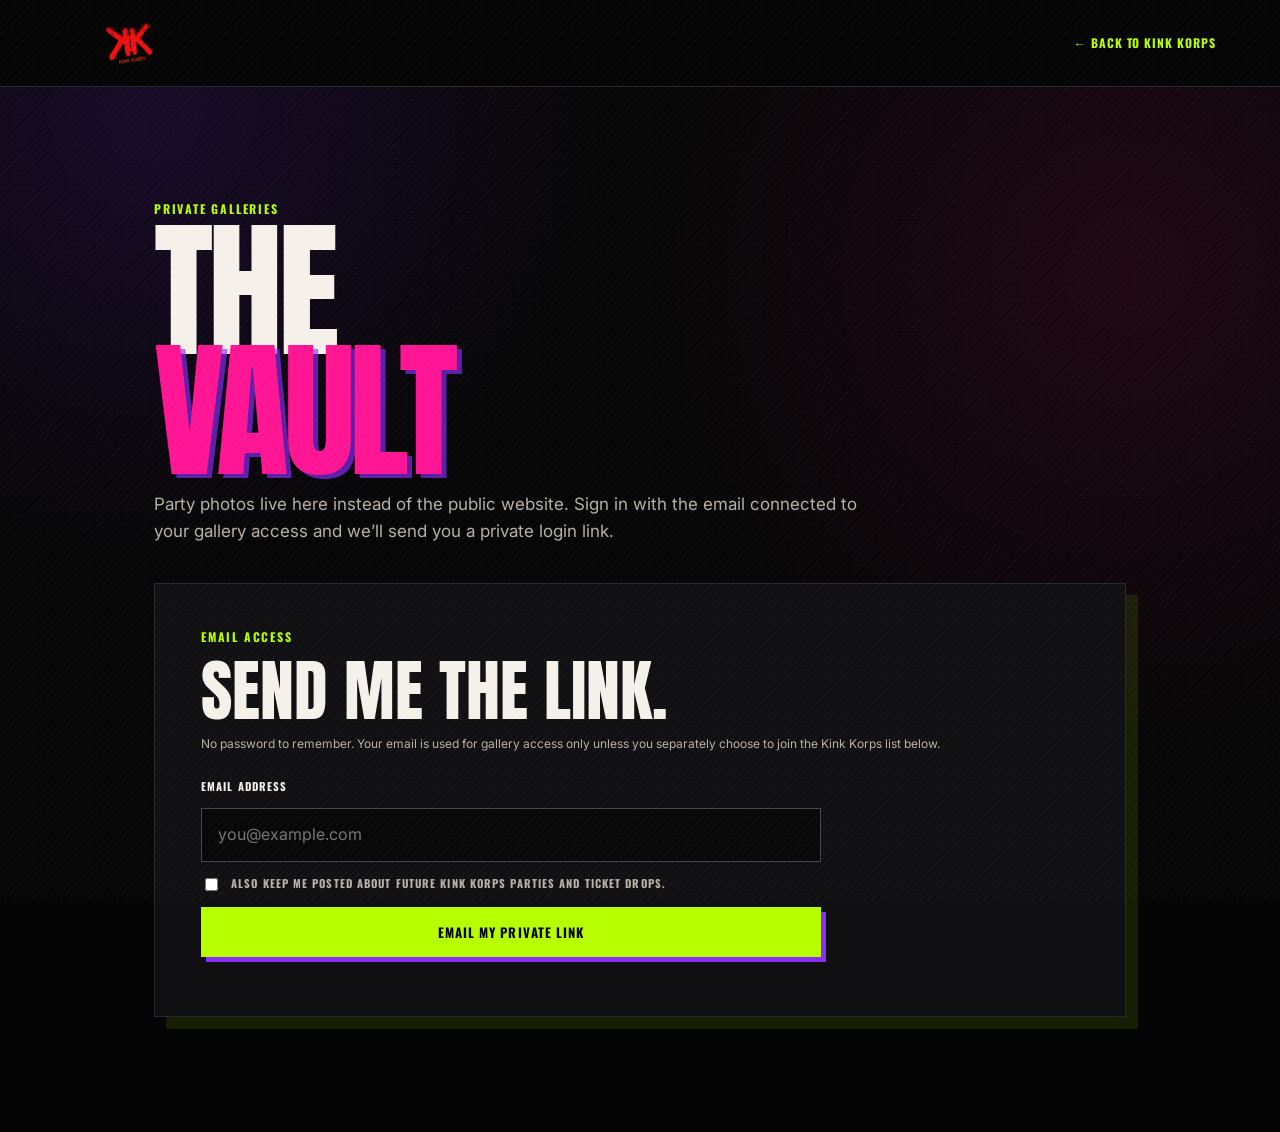
==== gallery.html @ 49f76145 "Add private gallery login and viewer" ====
<!doctype html>
<html lang="en">
<head>
  <meta charset="utf-8">
  <meta name="viewport" content="width=device-width, initial-scale=1">
  <title>Private Galleries | Kink Korps</title>
  <meta name="description" content="Private attendee galleries for Kink Korps events.">
  <meta name="theme-color" content="#050505">
  <meta name="robots" content="noindex,nofollow,noarchive">
  <link rel="stylesheet" href="styles.css">
  <link rel="stylesheet" href="extras.css">
</head>
<body class="vault-page">
  <header class="vault-header">
    <a href="index.html" aria-label="Back to Kink Korps">
      <img src="assets/kink-korps-logo.png" alt="Kink Korps">
    </a>
    <a href="index.html">← Back to Kink Korps</a>
  </header>

  <main class="vault-shell">
    <section class="vault-intro">
      <p class="kicker">PRIVATE GALLERIES</p>
      <h1>THE<br><span>VAULT</span></h1>
      <p>
        Party photos live here instead of the public website. Sign in with the
        email connected to your gallery access and we’ll send you a private login link.
      </p>
    </section>

    <section id="login-panel" class="vault-panel">
      <p class="kicker">EMAIL ACCESS</p>
      <h2>Send me the link.</h2>
      <p class="vault-note">
        No password to remember. Your email is used for gallery access only unless
        you separately choose to join the Kink Korps list below.
      </p>

      <form id="vault-login-form" class="vault-form">
        <label for="vault-email">Email address</label>
        <input id="vault-email" name="email" type="email" autocomplete="email" required placeholder="you@example.com">

        <label class="opt-in-row" for="vault-newsletter">
          <input id="vault-newsletter" type="checkbox">
          <span>Also keep me posted about future Kink Korps parties and ticket drops.</span>
        </label>

        <button class="button button-primary" type="submit">Email My Private Link</button>
        <p id="vault-login-status" class="vault-status" role="status" aria-live="polite"></p>
      </form>
    </section>

    <section id="gallery-panel" class="vault-panel" hidden>
      <div class="vault-account">
        <p id="vault-account-email"></p>
        <button id="vault-signout" class="button button-ghost" type="button">Sign Out</button>
      </div>

      <div id="gallery-list" class="gallery-list"></div>
      <div id="gallery-empty" class="vault-empty" hidden>
        <strong>No gallery is assigned to this email yet.</strong><br>
        If you attended and expected access, contact Kink Korps using the same email address you signed in with.
      </div>
      <p id="gallery-status" class="vault-status" role="status" aria-live="polite"></p>
    </section>
  </main>

  <script type="module">
    import { createClient } from "https://esm.sh/@supabase/supabase-js@2";

    const SUPABASE_URL = "https://psfwkawwkzjifzyscuph.supabase.co";
    const SUPABASE_KEY = "sb_publishable_QBzdRHqal1-FLSrS4tR6hw_r1AYuHjc";
    const NEWSLETTER_ANON_JWT = "eyJhbGciOiJIUzI1NiIsInR5cCI6IkpXVCJ9.eyJpc3MiOiJIUzI1NiIsInJlZiI6InBzZndrYXd3a3pqaWZ6eXNjdXBoIiwicm9sZSI6ImFub24iLCJpYXQiOjE3ODgzNDQzODMsImV4cCI6MjEwMzkyMDM4M30.NK6ppFvU_wFkqiNs2b9UvvPtur8QDpkzmdWH1ELexx0";
    const NEWSLETTER_ENDPOINT = `${SUPABASE_URL}/functions/v1/newsletter-signup`;
    const REDIRECT_URL = "https://krystal929-afk.github.io/Kink-Korps/gallery.html";

    const supabase = createClient(SUPABASE_URL, SUPABASE_KEY, {
      auth: {
        persistSession: true,
        detectSessionInUrl: true,
      },
    });

    const loginPanel = document.getElementById("login-panel");
    const galleryPanel = document.getElementById("gallery-panel");
    const loginForm = document.getElementById("vault-login-form");
    const loginStatus = document.getElementById("vault-login-status");
    const galleryStatus = document.getElementById("gallery-status");
    const accountEmail = document.getElementById("vault-account-email");
    const galleryList = document.getElementById("gallery-list");
    const galleryEmpty = document.getElementById("gallery-empty");
    const signoutButton = document.getElementById("vault-signout");

    function setStatus(node, text, state = "") {
      node.textContent = text;
      if (state) node.dataset.state = state;
      else delete node.dataset.state;
    }

    async function newsletterSignup(email, source) {
      const response = await fetch(NEWSLETTER_ENDPOINT, {
        method: "POST",
        headers: {
          "Content-Type": "application/json",
          "apikey": NEWSLETTER_ANON_JWT,
          "Authorization": `Bearer ${NEWSLETTER_ANON_JWT}`,
        },
        body: JSON.stringify({ email, source, website: "" }),
      });

      if (!response.ok) {
        throw new Error("Newsletter signup could not be saved.");
      }
    }

    async function loadGalleries(user) {
      loginPanel.hidden = true;
      galleryPanel.hidden = false;
      accountEmail.textContent = `Signed in as ${user.email}`;
      galleryList.innerHTML = "";
      galleryEmpty.hidden = true;
      setStatus(galleryStatus, "Loading your galleries…");

      const { data: galleries, error: galleryError } = await supabase
        .from("galleries")
        .select("id, slug, title, event_date, description")
        .order("event_date", { ascending: false });

      if (galleryError) {
        setStatus(galleryStatus, "Could not load galleries. Try signing out and back in.", "error");
        return;
      }

      if (!galleries || galleries.length === 0) {
        setStatus(galleryStatus, "");
        galleryEmpty.hidden = false;
        return;
      }

      const galleryIds = galleries.map((gallery) => gallery.id);
      const { data: photos, error: photoError } = await supabase
        .from("gallery_photos")
        .select("id, gallery_id, storage_path, caption, sort_order")
        .in("gallery_id", galleryIds)
        .order("sort_order", { ascending: true });

      if (photoError) {
        setStatus(galleryStatus, "Your gallery opened, but its photos could not be loaded.", "error");
        return;
      }

      for (const gallery of galleries) {
        const article = document.createElement("article");
        article.className = "private-gallery";

        const title = document.createElement("h3");
        title.textContent = gallery.title;
        article.appendChild(title);

        if (gallery.event_date) {
          const meta = document.createElement("p");
          meta.className = "gallery-meta";
          meta.textContent = new Date(`${gallery.event_date}T12:00:00`).toLocaleDateString(undefined, {
            year: "numeric",
            month: "long",
            day: "numeric",
          });
          article.appendChild(meta);
        }

        if (gallery.description) {
          const description = document.createElement("p");
          description.textContent = gallery.description;
          article.appendChild(description);
        }

        const galleryPhotos = (photos || []).filter((photo) => photo.gallery_id === gallery.id);

        if (galleryPhotos.length > 0) {
          const grid = document.createElement("div");
          grid.className = "private-photo-grid";

          for (const photo of galleryPhotos) {
            const { data: signed, error: signedError } = await supabase.storage
              .from("party-photos")
              .createSignedUrl(photo.storage_path, 300);

            if (signedError || !signed?.signedUrl) continue;

            const figure = document.createElement("figure");
            const image = document.createElement("img");
            image.src = signed.signedUrl;
            image.alt = photo.caption || `${gallery.title} party photo`;
            image.loading = "lazy";
            image.referrerPolicy = "no-referrer";
            figure.appendChild(image);

            if (photo.caption) {
              const caption = document.createElement("figcaption");
              caption.textContent = photo.caption;
              figure.appendChild(caption);
            }

            grid.appendChild(figure);
          }

          article.appendChild(grid);
        } else {
          const empty = document.createElement("p");
          empty.className = "vault-note";
          empty.textContent = "Photos for this gallery are being added.";
          article.appendChild(empty);
        }

        galleryList.appendChild(article);
      }

      setStatus(galleryStatus, "");
    }

    async function renderSession() {
      const { data: { session } } = await supabase.auth.getSession();

      if (session?.user) {
        await loadGalleries(session.user);
      } else {
        loginPanel.hidden = false;
        galleryPanel.hidden = true;
      }
    }

    loginForm.addEventListener("submit", async (event) => {
      event.preventDefault();
      const email = document.getElementById("vault-email").value.trim().toLowerCase();
      const newsletter = document.getElementById("vault-newsletter").checked;
      const submitButton = loginForm.querySelector("button[type='submit']");

      submitButton.disabled = true;
      setStatus(loginStatus, "Sending your private link…");

      try {
        if (newsletter) {
          await newsletterSignup(email, "gallery_login");
        }

        const { error } = await supabase.auth.signInWithOtp({
          email,
          options: {
            shouldCreateUser: true,
            emailRedirectTo: REDIRECT_URL,
          },
        });

        if (error) throw error;

        setStatus(loginStatus, "Check your email. Your private login link is on the way.", "success");
      } catch (error) {
        console.error(error);
        setStatus(loginStatus, "That didn’t go through. Check the email address and try again.", "error");
      } finally {
        submitButton.disabled = false;
      }
    });

    signoutButton.addEventListener("click", async () => {
      await supabase.auth.signOut();
      window.location.replace("gallery.html");
    });

    supabase.auth.onAuthStateChange((_event, session) => {
      if (session?.user) loadGalleries(session.user);
    });

    await renderSession();
  </script>
</body>
</html>
---- styles.css ----
@import url('https://fonts.googleapis.com/css2?family=Anton&family=Inter:wght@400;500;600;700;800&family=Oswald:wght@500;600;700&display=swap');

:root {
  --bg: #050505;
  --bg-soft: #0b0b0c;
  --panel: #101012;
  --paper: #eee9e0;
  --text: #f5f1ea;
  --muted: #b7b0a7;
  --line: #29272b;
  --pink: #ff1593;
  --green: #b7ff00;
  --purple: #8b2cff;
  --red: #ff334f;
  --max: 1280px;
  --pad: clamp(20px, 5vw, 72px);
}

* {
  box-sizing: border-box;
}

html {
  scroll-behavior: smooth;
  background: var(--bg);
}

body {
  margin: 0;
  color: var(--text);
  background:
    radial-gradient(circle at 12% 15%, rgba(139, 44, 255, 0.12), transparent 28rem),
    radial-gradient(circle at 92% 28%, rgba(255, 21, 147, 0.09), transparent 30rem),
    var(--bg);
  font-family: Inter, Arial, sans-serif;
  font-size: 16px;
  line-height: 1.6;
  overflow-x: hidden;
}

body::before {
  content: "";
  position: fixed;
  inset: 0;
  z-index: 999;
  pointer-events: none;
  opacity: 0.035;
  background-image:
    repeating-radial-gradient(circle at 0 0, transparent 0, #fff 1px, transparent 2px, transparent 5px);
  background-size: 7px 7px;
  mix-blend-mode: screen;
}

img {
  display: block;
  max-width: 100%;
}

a {
  color: inherit;
}

button,
a {
  -webkit-tap-highlight-color: transparent;
}

::selection {
  color: #050505;
  background: var(--green);
}

section[id] {
  scroll-margin-top: 120px;
}

.age-gate-loading body,
body.age-gate-open {
  overflow: hidden;
}

.age-gate {
  position: fixed;
  inset: 0;
  z-index: 2000;
  display: grid;
  place-items: center;
  padding: 20px;
  background: rgba(0, 0, 0, 0.96);
}

.age-gate.is-hidden {
  display: none;
}

.age-gate-panel {
  width: min(560px, 100%);
  padding: clamp(28px, 7vw, 52px);
  text-align: center;
  background: #080808;
  border: 1px solid #333036;
  box-shadow: 10px 10px 0 var(--pink);
}

.age-gate-logo {
  width: min(240px, 70%);
  margin: 0 auto 20px;
}

.age-gate h2 {
  margin: 4px 0 12px;
  font-family: Anton, Impact, sans-serif;
  font-size: clamp(54px, 14vw, 92px);
  line-height: 0.95;
  letter-spacing: 0.01em;
}

.age-gate p {
  margin: 0 auto;
  max-width: 430px;
  color: var(--muted);
}

.age-gate-actions {
  display: grid;
  gap: 12px;
  margin-top: 28px;
}

.microcopy {
  margin-top: 22px !important;
  font-size: 12px;
  text-transform: uppercase;
  letter-spacing: 0.1em;
}

.site-header {
  position: sticky;
  top: 0;
  z-index: 100;
  display: flex;
  align-items: center;
  justify-content: space-between;
  gap: 30px;
  min-height: 78px;
  padding: 10px var(--pad);
  background: rgba(5, 5, 5, 0.95);
  border-bottom: 1px solid var(--line);
  backdrop-filter: blur(12px);
}

.brand {
  flex: 0 0 auto;
}

.brand img {
  width: 132px;
  max-height: 56px;
  object-fit: contain;
}

.site-nav {
  display: flex;
  align-items: center;
  justify-content: flex-end;
  gap: clamp(16px, 3vw, 34px);
  min-width: 0;
  font-family: Oswald, sans-serif;
  font-size: 13px;
  font-weight: 700;
  letter-spacing: 0.08em;
  text-transform: uppercase;
}

.site-nav a {
  position: relative;
  flex: 0 0 auto;
  text-decoration: none;
}

.site-nav a::after {
  content: "";
  position: absolute;
  left: 0;
  right: 100%;
  bottom: -6px;
  height: 2px;
  background: var(--pink);
  transition: right 160ms ease;
}

.site-nav a:hover::after,
.site-nav a:focus-visible::after {
  right: 0;
}

main {
  overflow: hidden;
}

.hero {
  position: relative;
  display: grid;
  grid-template-columns: minmax(0, 0.95fr) minmax(340px, 0.75fr);
  gap: clamp(40px, 7vw, 100px);
  align-items: center;
  min-height: 720px;
  max-width: var(--max);
  margin: 0 auto;
  padding: clamp(70px, 10vw, 130px) var(--pad);
}

.hero::before {
  content: "KINK KORPS KINK KORPS KINK KORPS";
  position: absolute;
  left: -5vw;
  bottom: 5%;
  z-index: -1;
  color: rgba(255, 255, 255, 0.018);
  font-family: Anton, Impact, sans-serif;
  font-size: clamp(100px, 18vw, 290px);
  line-height: 0.75;
  white-space: nowrap;
  transform: rotate(-4deg);
}

.hero-copy {
  position: relative;
  z-index: 2;
}

.kicker {
  margin: 0 0 14px;
  color: var(--green);
  font-family: Oswald, sans-serif;
  font-size: 12px;
  font-weight: 700;
  letter-spacing: 0.15em;
  line-height: 1.2;
  text-transform: uppercase;
}

.hero h1 {
  margin: 0;
  font-family: Anton, Impact, sans-serif;
  font-size: clamp(92px, 13vw, 188px);
  font-weight: 400;
  letter-spacing: -0.035em;
  line-height: 0.73;
  text-transform: uppercase;
}

.hero h1 span {
  color: var(--pink);
  text-shadow: 5px 4px 0 rgba(139, 44, 255, 0.72);
}

.hero-statement {
  max-width: 720px;
  margin: 42px 0 18px;
  font-family: Oswald, sans-serif;
  font-size: clamp(26px, 3.2vw, 44px);
  font-weight: 700;
  line-height: 1.04;
  text-transform: uppercase;
}

.hero-body {
  max-width: 680px;
  margin: 0;
  color: var(--muted);
  font-size: clamp(16px, 1.5vw, 19px);
  line-height: 1.7;
}

.hero-actions {
  display: flex;
  flex-wrap: wrap;
  gap: 12px;
  margin-top: 32px;
}

.button {
  display: inline-flex;
  align-items: center;
  justify-content: center;
  min-height: 50px;
  padding: 13px 20px;
  border: 1px solid transparent;
  font-family: Oswald, sans-serif;
  font-size: 13px;
  font-weight: 700;
  letter-spacing: 0.08em;
  line-height: 1;
  text-align: center;
  text-decoration: none;
  text-transform: uppercase;
  cursor: pointer;
}

.button-primary {
  color: #050505;
  background: var(--green);
  border-color: var(--green);
  box-shadow: 5px 5px 0 var(--purple);
}

.button-primary:hover,
.button-primary:focus-visible {
  color: #fff;
  background: var(--pink);
  border-color: var(--pink);
}

.button-ghost {
  color: var(--text);
  background: transparent;
  border-color: #514c55;
}

.button-ghost:hover,
.button-ghost:focus-visible {
  color: var(--green);
  border-color: var(--green);
}

.hero-poster-wall {
  position: relative;
  min-height: 590px;
}

.poster {
  position: absolute;
  overflow: visible;
}

.poster-main {
  top: 0;
  right: 4%;
  width: min(430px, 88%);
  transform: rotate(3deg);
  filter: drop-shadow(18px 20px 0 rgba(0, 0, 0, 0.66));
}

.poster-main::before {
  content: "";
  position: absolute;
  inset: -9px 7px 10px -9px;
  z-index: -1;
  background: var(--paper);
  transform: rotate(-1deg);
}

.brand-poster {
  min-height: 540px;
  padding: clamp(28px, 4vw, 44px);
  color: var(--text);
  background:
    linear-gradient(145deg, rgba(139, 44, 255, 0.16), transparent 38%),
    linear-gradient(15deg, rgba(255, 21, 147, 0.12), transparent 44%),
    #09090a;
  border: 1px solid #4f4a53;
}

.brand-poster::after {
  content: "";
  position: absolute;
  inset: 12px;
  pointer-events: none;
  border: 1px dashed rgba(183, 255, 0, 0.35);
}

.brand-poster-logo {
  width: min(180px, 58%) !important;
  margin: 0 0 54px;
  border: 0 !important;
}

.brand-poster-label,
.brand-poster-year {
  position: relative;
  z-index: 1;
  margin: 0;
  font-family: Oswald, sans-serif;
  font-weight: 700;
  letter-spacing: 0.12em;
  text-transform: uppercase;
}

.brand-poster-label {
  color: var(--green);
  font-size: 12px;
}

.brand-poster h2 {
  position: relative;
  z-index: 1;
  margin: 10px 0 24px;
  color: var(--pink);
  font-family: Anton, Impact, sans-serif;
  font-size: clamp(62px, 7.3vw, 104px);
  font-weight: 400;
  letter-spacing: -0.03em;
  line-height: 0.78;
  text-transform: uppercase;
  text-shadow: 4px 4px 0 rgba(139, 44, 255, 0.68);
}

.brand-poster-date {
  position: relative;
  z-index: 1;
  margin: 0;
  color: var(--text);
  font-family: Anton, Impact, sans-serif;
  font-size: clamp(72px, 9vw, 126px);
  line-height: 0.82;
  text-transform: uppercase;
}

.brand-poster-year {
  margin-top: 16px;
  color: var(--muted);
  font-size: 11px;
}

.poster-note {
  position: absolute;
  z-index: 4;
  padding: 10px 14px;
  font-family: Oswald, sans-serif;
  font-size: 13px;
  font-weight: 700;
  letter-spacing: 0.09em;
  text-transform: uppercase;
  box-shadow: 7px 7px 0 rgba(0, 0, 0, 0.5);
}

.poster-note-one {
  left: 0;
  top: 14%;
  color: #050505;
  background: var(--pink);
  transform: rotate(-8deg);
}

.poster-note-two {
  left: 4%;
  bottom: 14%;
  color: #050505;
  background: var(--green);
  transform: rotate(6deg);
}

.section {
  max-width: var(--max);
  margin: 0 auto;
  padding: clamp(80px, 10vw, 140px) var(--pad);
}

.section-heading {
  display: grid;
  grid-template-columns: minmax(0, 1.2fr) minmax(260px, 0.7fr);
  gap: 24px 70px;
  align-items: end;
  margin-bottom: clamp(42px, 7vw, 76px);
}

.section-heading .kicker {
  grid-column: 1 / -1;
  margin-bottom: -4px;
}

.section-heading h2,
.manifesto-copy h2,
.contact-copy h2 {
  margin: 0;
  font-family: Anton, Impact, sans-serif;
  font-size: clamp(56px, 8vw, 116px);
  font-weight: 400;
  letter-spacing: -0.025em;
  line-height: 0.88;
  text-transform: uppercase;
}

.section-heading > p:last-child {
  margin: 0;
  color: var(--muted);
  font-size: 17px;
  line-height: 1.7;
}

.section-heading.compact {
  display: block;
  max-width: 900px;
}

.section-heading.compact h2 {
  max-width: 840px;
}

.parties-section {
  position: relative;
}

.parties-section::before {
  content: "";
  position: absolute;
  top: 0;
  left: 50%;
  width: 100vw;
  height: 1px;
  background: linear-gradient(90deg, transparent, var(--pink), var(--purple), transparent);
  transform: translateX(-50%);
}

.event-card {
  display: grid;
  grid-template-columns: minmax(280px, 0.76fr) minmax(0, 1.24fr);
  gap: clamp(30px, 6vw, 80px);
  align-items: center;
}

.event-card-featured {
  padding: clamp(24px, 5vw, 52px);
  background:
    linear-gradient(120deg, rgba(139, 44, 255, 0.09), transparent 42%),
    var(--panel);
  border: 1px solid var(--line);
  box-shadow: 12px 12px 0 rgba(255, 21, 147, 0.12);
}

.event-art {
  position: relative;
}

.event-art::before {
  content: "";
  position: absolute;
  inset: -8px 8px 8px -8px;
  z-index: 0;
  background: var(--paper);
  transform: rotate(-2deg);
}

.event-art img {
  position: relative;
  z-index: 1;
  width: 100%;
  aspect-ratio: 4 / 5;
  object-fit: cover;
  transform: rotate(1.2deg);
  border: 1px solid #4b474d;
}

.event-copy h3,
.next-slot h3,
.rules-grid h3 {
  margin: 0;
  font-family: Anton, Impact, sans-serif;
  font-weight: 400;
  text-transform: uppercase;
}

.event-copy h3 {
  color: var(--pink);
  font-size: clamp(64px, 9vw, 132px);
  letter-spacing: -0.03em;
  line-height: 0.82;
  text-shadow: 4px 4px 0 rgba(139, 44, 255, 0.58);
}

.event-lede {
  max-width: 720px;
  margin: 28px 0;
  color: var(--text);
  font-size: clamp(17px, 1.7vw, 21px);
  line-height: 1.65;
}

.event-status {
  display: inline-grid;
  gap: 3px;
  max-width: 100%;
  margin: 6px 0 26px;
  padding: 14px 18px;
  color: #050505;
  background: var(--green);
  transform: rotate(-1deg);
}

.event-status span {
  font-family: Oswald, sans-serif;
  font-size: 10px;
  font-weight: 700;
  letter-spacing: 0.13em;
  text-transform: uppercase;
}

.event-status strong {
  font-family: Anton, Impact, sans-serif;
  font-size: clamp(22px, 3.1vw, 34px);
  line-height: 1;
}

.event-tags {
  display: flex;
  flex-wrap: wrap;
  gap: 8px;
  margin-bottom: 22px;
}

.event-tags span {
  padding: 7px 10px;
  color: var(--muted);
  background: #080809;
  border: 1px solid #363238;
  font-family: Oswald, sans-serif;
  font-size: 11px;
  font-weight: 600;
  letter-spacing: 0.08em;
  text-transform: uppercase;
}

.event-update-note {
  margin: 0 0 14px;
  color: var(--muted);
  font-size: 14px;
}

.text-link {
  display: inline-block;
  color: var(--green);
  font-family: Oswald, sans-serif;
  font-size: 12px;
  font-weight: 700;
  letter-spacing: 0.08em;
  text-decoration: none;
  text-transform: uppercase;
  border-bottom: 1px solid currentColor;
}

.text-link:hover,
.text-link:focus-visible {
  color: var(--pink);
}

.next-slot {
  position: relative;
  margin-top: 28px;
  padding: clamp(28px, 5vw, 48px);
  border: 1px dashed #4a454c;
  background: rgba(255, 255, 255, 0.015);
}

.next-slot::after {
  content: "+";
  position: absolute;
  right: 24px;
  top: 50%;
  color: rgba(255, 21, 147, 0.12);
  font-family: Anton, Impact, sans-serif;
  font-size: clamp(100px, 18vw, 210px);
  line-height: 1;
  transform: translateY(-50%) rotate(7deg);
}

.next-slot h3 {
  position: relative;
  z-index: 1;
  max-width: 760px;
  font-size: clamp(36px, 5vw, 66px);
  line-height: 0.95;
}

.next-slot p:last-child {
  position: relative;
  z-index: 1;
  max-width: 720px;
  margin-bottom: 0;
  color: var(--muted);
}

.manifesto-section {
  display: grid;
  grid-template-columns: minmax(220px, 0.55fr) minmax(0, 1.45fr);
  gap: clamp(40px, 8vw, 110px);
  align-items: start;
}

.manifesto-mark {
  position: sticky;
  top: 120px;
  color: var(--pink);
  font-family: Anton, Impact, sans-serif;
  font-size: clamp(160px, 24vw, 330px);
  letter-spacing: -0.08em;
  line-height: 0.7;
  text-shadow: 8px 8px 0 rgba(139, 44, 255, 0.62);
  transform: rotate(-4deg);
}

.manifesto-copy {
  padding-top: 12px;
}

.manifesto-copy h2 {
  max-width: 820px;
  margin-bottom: 36px;
}

.manifesto-copy > p:not(.kicker) {
  max-width: 800px;
  color: var(--muted);
  font-size: 17px;
  line-height: 1.8;
}

.manifesto-copy .manifesto-lede {
  color: var(--text) !important;
  font-family: Oswald, sans-serif;
  font-size: clamp(25px, 3vw, 40px) !important;
  font-weight: 600;
  line-height: 1.25 !important;
  text-transform: uppercase;
}

.atmosphere-section {
  position: relative;
}

.atmosphere-section::before {
  content: "";
  position: absolute;
  left: 50%;
  top: 0;
  width: 100vw;
  height: 100%;
  z-index: -1;
  background: #09090a;
  border-top: 1px solid var(--line);
  border-bottom: 1px solid var(--line);
  transform: translateX(-50%);
}

.atmosphere-grid {
  display: grid;
  grid-template-columns: 1.1fr 0.9fr;
  gap: 12px;
}

.atmosphere-grid figure {
  position: relative;
  min-height: 360px;
  margin: 0;
  overflow: hidden;
  background: #111;
  border: 1px solid var(--line);
}

.atmosphere-grid figure:first-child {
  transform: rotate(-0.8deg);
}

.atmosphere-grid figure:last-child {
  transform: rotate(1.1deg) translateY(24px);
}

.atmosphere-grid img {
  width: 100%;
  height: 100%;
  object-fit: cover;
  filter: contrast(1.06) saturate(0.9);
}

.rules-section {
  position: relative;
}

.rules-grid {
  display: grid;
  grid-template-columns: repeat(3, minmax(0, 1fr));
  border-top: 1px solid var(--line);
  border-left: 1px solid var(--line);
}

.rules-grid article {
  min-height: 220px;
  padding: clamp(24px, 4vw, 38px);
  background: rgba(255, 255, 255, 0.012);
  border-right: 1px solid var(--line);
  border-bottom: 1px solid var(--line);
}

.rules-grid article:nth-child(2) {
  background: rgba(139, 44, 255, 0.055);
}

.rules-grid article:nth-child(3) {
  background: rgba(255, 21, 147, 0.04);
}

.rule-number {
  display: block;
  margin-bottom: 30px;
  color: var(--green);
  font-family: Anton, Impact, sans-serif;
  font-size: 34px;
  line-height: 1;
}

.rules-grid h3 {
  margin-bottom: 16px;
  font-size: clamp(25px, 2.5vw, 36px);
  line-height: 0.98;
}

.rules-grid p {
  margin: 0;
  color: var(--muted);
  font-size: 14px;
  line-height: 1.65;
}

.contact-section {
  display: grid;
  grid-template-columns: minmax(0, 1fr) minmax(300px, 0.78fr);
  gap: clamp(42px, 8vw, 110px);
  align-items: start;
}

.contact-copy h2 {
  max-width: 820px;
}

.contact-copy > p:last-child {
  max-width: 650px;
  color: var(--muted);
  font-size: 17px;
}

.contact-links {
  border-top: 1px solid var(--line);
}

.contact-links a {
  display: flex;
  align-items: center;
  justify-content: space-between;
  gap: 20px;
  padding: 22px 0;
  text-decoration: none;
  border-bottom: 1px solid var(--line);
}

.contact-links span {
  color: var(--muted);
  font-family: Oswald, sans-serif;
  font-size: 12px;
  font-weight: 600;
  letter-spacing: 0.08em;
  text-transform: uppercase;
}

.contact-links strong {
  font-family: Oswald, sans-serif;
  font-size: 16px;
  text-transform: uppercase;
}

.contact-links a:hover strong,
.contact-links a:focus-visible strong {
  color: var(--green);
}

.site-footer {
  display: grid;
  justify-items: center;
  gap: 10px;
  padding: 70px var(--pad) 46px;
  text-align: center;
  background: #020202;
  border-top: 1px solid var(--line);
}

.site-footer img {
  width: min(210px, 60vw);
  margin-bottom: 14px;
}

.site-footer p {
  margin: 0;
  color: var(--muted);
  font-family: Oswald, sans-serif;
  font-size: 12px;
  font-weight: 600;
  letter-spacing: 0.09em;
  text-transform: uppercase;
}

.site-footer .footer-small {
  margin-top: 10px;
  color: #676168;
  font-size: 10px;
}

@media (max-width: 980px) {
  .site-header {
    flex-wrap: wrap;
    gap: 10px 20px;
  }

  .site-nav {
    flex: 1 1 500px;
    flex-wrap: wrap;
    justify-content: flex-end;
    gap: 10px 24px;
  }

  .hero {
    grid-template-columns: 1fr;
    min-height: auto;
    padding-top: 72px;
  }

  .hero-poster-wall {
    min-height: 590px;
  }

  .poster-main {
    left: 50%;
    right: auto;
    width: min(470px, 82%);
    transform: translateX(-50%) rotate(2deg);
  }

  .poster-note-one {
    left: 3%;
  }

  .poster-note-two {
    left: auto;
    right: 4%;
  }

  .section-heading,
  .event-card,
  .manifesto-section,
  .contact-section {
    grid-template-columns: 1fr;
  }

  .manifesto-mark {
    position: static;
    font-size: 180px;
    margin-bottom: -20px;
  }

  .rules-grid {
    grid-template-columns: repeat(3, minmax(0, 1fr));
  }
}

@media (max-width: 700px) {
  section[id] {
    scroll-margin-top: 110px;
  }

  .site-header {
    position: sticky;
    top: 0;
    display: block;
    min-height: auto;
    padding: 9px 14px 10px;
  }

  .brand {
    display: block;
    width: max-content;
    margin: 0 auto 7px;
  }

  .brand img {
    width: 100px;
    max-height: 42px;
  }

  .site-nav {
    display: grid;
    grid-template-columns: repeat(4, minmax(0, 1fr));
    gap: 0;
    width: 100%;
    font-size: 10px;
    letter-spacing: 0.05em;
  }

  .site-nav a {
    min-width: 0;
    padding: 6px 2px;
    text-align: center;
    white-space: nowrap;
  }

  .site-nav a::after {
    bottom: 1px;
  }

  .hero {
    gap: 26px;
    padding-top: 58px;
    padding-bottom: 70px;
  }

  .hero h1 {
    font-size: clamp(80px, 28vw, 132px);
  }

  .hero-statement {
    margin-top: 30px;
  }

  .hero-actions {
    display: grid;
  }

  .button {
    width: 100%;
  }

  .hero-poster-wall {
    min-height: 500px;
  }

  .poster-main {
    width: min(390px, 86%);
  }

  .brand-poster {
    min-height: 450px;
    padding: 28px;
  }

  .brand-poster-logo {
    width: 142px !important;
    margin-bottom: 42px;
  }

  .brand-poster h2 {
    font-size: clamp(56px, 17vw, 82px);
  }

  .brand-poster-date {
    font-size: clamp(64px, 20vw, 94px);
  }

  .poster-note {
    font-size: 11px;
  }

  .section {
    padding-top: 78px;
    padding-bottom: 78px;
  }

  .section-heading {
    gap: 18px;
    margin-bottom: 38px;
  }

  .section-heading h2,
  .manifesto-copy h2,
  .contact-copy h2 {
    font-size: clamp(52px, 17vw, 82px);
  }

  .event-card-featured {
    padding: 20px;
  }

  .event-copy h3 {
    font-size: clamp(58px, 20vw, 92px);
  }

  .event-status {
    width: 100%;
  }

  .next-slot::after {
    right: 8px;
    opacity: 0.55;
  }

  .manifesto-mark {
    font-size: 140px;
  }

  .atmosphere-grid {
    grid-template-columns: 1fr;
  }

  .atmosphere-grid figure {
    min-height: 300px;
  }

  .atmosphere-grid figure:last-child {
    transform: rotate(0.8deg) translateY(0);
  }

  .rules-grid {
    grid-template-columns: 1fr;
  }

  .rules-grid article {
    min-height: auto;
  }

  .contact-links a {
    align-items: flex-start;
    flex-direction: column;
    gap: 4px;
  }
}

@media (max-width: 420px) {
  .site-header {
    padding-left: 10px;
    padding-right: 10px;
  }

  .site-nav {
    font-size: 9px;
    letter-spacing: 0.025em;
  }

  .hero-poster-wall {
    min-height: 450px;
  }

  .brand-poster {
    min-height: 410px;
    padding: 24px;
  }

  .brand-poster-logo {
    width: 126px !important;
    margin-bottom: 34px;
  }

  .poster-note-one {
    top: 8%;
  }

  .poster-note-two {
    bottom: 9%;
  }
}
---- extras.css ----
/* Kink Korps gallery + newsletter additions */

.access-section {
  display: grid;
  grid-template-columns: repeat(2, minmax(0, 1fr));
  gap: 18px;
}

.access-card {
  position: relative;
  min-height: 330px;
  padding: clamp(28px, 5vw, 48px);
  overflow: hidden;
  background: var(--panel);
  border: 1px solid var(--line);
}

.access-card:first-child {
  box-shadow: 10px 10px 0 rgba(139, 44, 255, 0.18);
}

.access-card:last-child {
  box-shadow: 10px 10px 0 rgba(255, 21, 147, 0.15);
}

.access-card h2 {
  max-width: 620px;
  margin: 0 0 20px;
  font-family: Anton, Impact, sans-serif;
  font-size: clamp(48px, 7vw, 92px);
  font-weight: 400;
  letter-spacing: -0.025em;
  line-height: 0.9;
  text-transform: uppercase;
}

.access-card > p:not(.kicker) {
  max-width: 610px;
  color: var(--muted);
  font-size: 16px;
  line-height: 1.7;
}

.access-card .button {
  margin-top: 18px;
}

.signup-form {
  display: grid;
  gap: 12px;
  max-width: 620px;
  margin-top: 26px;
}

.signup-form label,
.vault-form label {
  font-family: Oswald, sans-serif;
  font-size: 11px;
  font-weight: 700;
  letter-spacing: 0.1em;
  text-transform: uppercase;
}

.signup-form input[type="email"],
.vault-form input[type="email"] {
  width: 100%;
  min-height: 54px;
  padding: 13px 16px;
  color: var(--text);
  background: #070708;
  border: 1px solid #49444c;
  border-radius: 0;
  outline: none;
  font: inherit;
}

.signup-form input[type="email"]:focus,
.vault-form input[type="email"]:focus {
  border-color: var(--green);
  box-shadow: 0 0 0 1px var(--green);
}

.form-note,
.form-status,
.vault-note,
.vault-status {
  margin: 0;
  color: var(--muted);
  font-size: 12px;
  line-height: 1.55;
}

.form-status[data-state="success"],
.vault-status[data-state="success"] {
  color: var(--green);
}

.form-status[data-state="error"],
.vault-status[data-state="error"] {
  color: #ff7184;
}

.honeypot {
  position: absolute !important;
  left: -9999px !important;
  width: 1px !important;
  height: 1px !important;
  opacity: 0 !important;
  pointer-events: none !important;
}

.vault-page {
  min-height: 100vh;
  background:
    radial-gradient(circle at 12% 10%, rgba(139, 44, 255, 0.14), transparent 28rem),
    radial-gradient(circle at 88% 24%, rgba(255, 21, 147, 0.1), transparent 30rem),
    var(--bg);
}

.vault-header {
  position: sticky;
  top: 0;
  z-index: 100;
  display: flex;
  align-items: center;
  justify-content: space-between;
  gap: 20px;
  padding: 14px var(--pad);
  background: rgba(5, 5, 5, 0.95);
  border-bottom: 1px solid var(--line);
  backdrop-filter: blur(12px);
}

.vault-header img {
  width: 132px;
  max-height: 58px;
  object-fit: contain;
}

.vault-header a {
  color: var(--green);
  font-family: Oswald, sans-serif;
  font-size: 12px;
  font-weight: 700;
  letter-spacing: 0.08em;
  text-decoration: none;
  text-transform: uppercase;
}

.vault-shell {
  width: min(1100px, 100%);
  margin: 0 auto;
  padding: clamp(64px, 9vw, 120px) var(--pad);
}

.vault-intro {
  max-width: 820px;
  margin-bottom: 38px;
}

.vault-intro h1 {
  margin: 0 0 20px;
  font-family: Anton, Impact, sans-serif;
  font-size: clamp(68px, 12vw, 150px);
  font-weight: 400;
  letter-spacing: -0.035em;
  line-height: 0.8;
  text-transform: uppercase;
}

.vault-intro h1 span {
  color: var(--pink);
  text-shadow: 5px 4px 0 rgba(139, 44, 255, 0.65);
}

.vault-intro > p:not(.kicker) {
  max-width: 720px;
  color: var(--muted);
  font-size: 17px;
}

.vault-panel {
  padding: clamp(24px, 5vw, 46px);
  background: var(--panel);
  border: 1px solid var(--line);
  box-shadow: 12px 12px 0 rgba(183, 255, 0, 0.1);
}

.vault-panel h2 {
  margin: 0 0 12px;
  font-family: Anton, Impact, sans-serif;
  font-size: clamp(38px, 6vw, 68px);
  font-weight: 400;
  line-height: 0.95;
  text-transform: uppercase;
}

.vault-form {
  display: grid;
  gap: 13px;
  max-width: 620px;
  margin-top: 24px;
}

.opt-in-row {
  display: grid;
  grid-template-columns: auto 1fr;
  gap: 10px;
  align-items: start;
  color: var(--muted);
  font-size: 13px;
  line-height: 1.5;
}

.opt-in-row input {
  margin-top: 3px;
}

.vault-account {
  display: flex;
  flex-wrap: wrap;
  align-items: center;
  justify-content: space-between;
  gap: 14px;
  margin-bottom: 28px;
  padding-bottom: 18px;
  border-bottom: 1px solid var(--line);
}

.vault-account p {
  margin: 0;
  color: var(--muted);
  font-size: 13px;
}

.gallery-list {
  display: grid;
  gap: 26px;
}

.private-gallery {
  padding: clamp(20px, 4vw, 34px);
  background: #09090a;
  border: 1px solid var(--line);
}

.private-gallery h3 {
  margin: 0;
  font-family: Anton, Impact, sans-serif;
  font-size: clamp(36px, 5vw, 60px);
  font-weight: 400;
  line-height: 0.95;
  text-transform: uppercase;
}

.private-gallery .gallery-meta {
  margin: 8px 0 20px;
  color: var(--green);
  font-family: Oswald, sans-serif;
  font-size: 11px;
  font-weight: 700;
  letter-spacing: 0.08em;
  text-transform: uppercase;
}

.private-photo-grid {
  display: grid;
  grid-template-columns: repeat(3, minmax(0, 1fr));
  gap: 8px;
  margin-top: 22px;
}

.private-photo-grid figure {
  margin: 0;
  overflow: hidden;
  background: #111;
  border: 1px solid var(--line);
}

.private-photo-grid img {
  width: 100%;
  aspect-ratio: 4 / 5;
  object-fit: cover;
}

.private-photo-grid figcaption {
  padding: 8px 9px 10px;
  color: var(--muted);
  font-size: 11px;
}

.vault-empty {
  padding: 28px;
  color: var(--muted);
  background: rgba(255, 255, 255, 0.015);
  border: 1px dashed #4a454c;
}

[hidden] {
  display: none !important;
}

@media (max-width: 760px) {
  .access-section {
    grid-template-columns: 1fr;
  }

  .private-photo-grid {
    grid-template-columns: repeat(2, minmax(0, 1fr));
  }
}

@media (max-width: 460px) {
  .vault-header {
    align-items: flex-start;
    flex-direction: column;
  }

  .private-photo-grid {
    grid-template-columns: 1fr;
  }
}
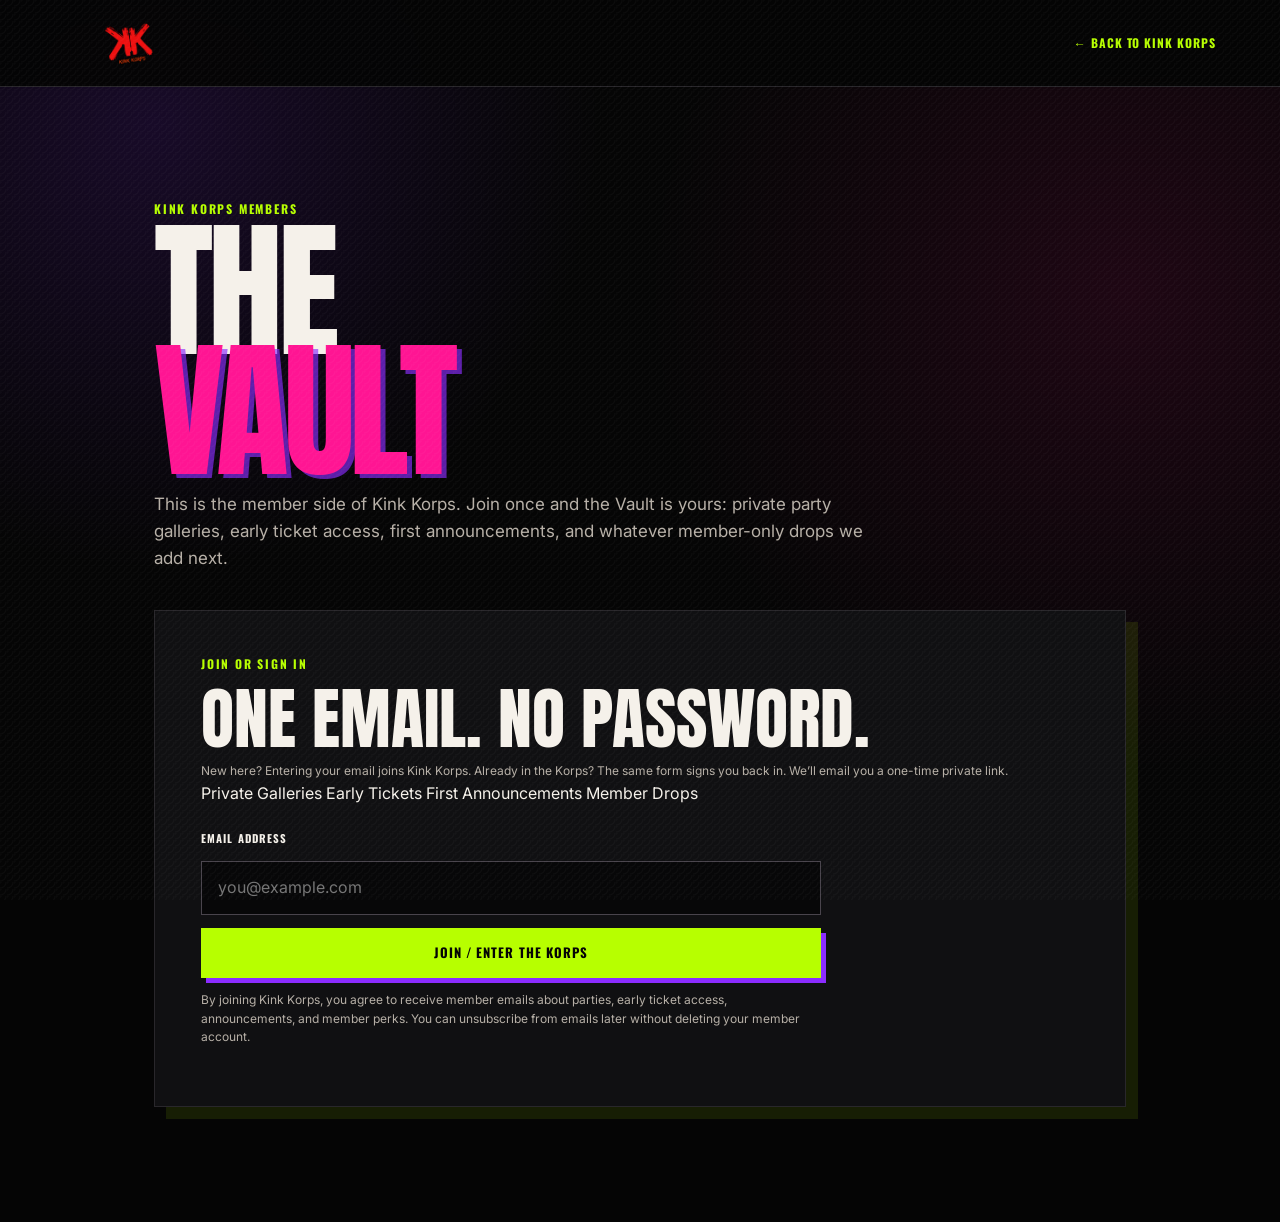
==== commit 157802ed: "Turn private galleries into Kink Korps member Vault" ====
--- a/gallery.html
+++ b/gallery.html
@@ -3,8 +3,8 @@
 <head>
   <meta charset="utf-8">
   <meta name="viewport" content="width=device-width, initial-scale=1">
-  <title>Private Galleries | Kink Korps</title>
-  <meta name="description" content="Private attendee galleries for Kink Korps events.">
+  <title>The Vault | Kink Korps Members</title>
+  <meta name="description" content="The Kink Korps member Vault: private party galleries, early ticket access, announcements, and member drops.">
   <meta name="theme-color" content="#050505">
   <meta name="robots" content="noindex,nofollow,noarchive">
   <link rel="stylesheet" href="styles.css">
@@ -20,46 +20,62 @@
 
   <main class="vault-shell">
     <section class="vault-intro">
-      <p class="kicker">PRIVATE GALLERIES</p>
+      <p class="kicker">KINK KORPS MEMBERS</p>
       <h1>THE<br><span>VAULT</span></h1>
       <p>
-        Party photos live here instead of the public website. Sign in with the
-        email connected to your gallery access and we’ll send you a private login link.
+        This is the member side of Kink Korps. Join once and the Vault is yours:
+        private party galleries, early ticket access, first announcements, and
+        whatever member-only drops we add next.
       </p>
     </section>
 
     <section id="login-panel" class="vault-panel">
-      <p class="kicker">EMAIL ACCESS</p>
-      <h2>Send me the link.</h2>
+      <p class="kicker">JOIN OR SIGN IN</p>
+      <h2>One email. No password.</h2>
       <p class="vault-note">
-        No password to remember. Your email is used for gallery access only unless
-        you separately choose to join the Kink Korps list below.
+        New here? Entering your email joins Kink Korps. Already in the Korps?
+        The same form signs you back in. We’ll email you a one-time private link.
       </p>
+
+      <div class="member-benefits" aria-label="Kink Korps member benefits">
+        <span>Private Galleries</span>
+        <span>Early Tickets</span>
+        <span>First Announcements</span>
+        <span>Member Drops</span>
+      </div>
 
       <form id="vault-login-form" class="vault-form">
         <label for="vault-email">Email address</label>
         <input id="vault-email" name="email" type="email" autocomplete="email" required placeholder="you@example.com">
 
-        <label class="opt-in-row" for="vault-newsletter">
-          <input id="vault-newsletter" type="checkbox">
-          <span>Also keep me posted about future Kink Korps parties and ticket drops.</span>
-        </label>
-
-        <button class="button button-primary" type="submit">Email My Private Link</button>
+        <button class="button button-primary" type="submit">Join / Enter the Korps</button>
+        <p class="vault-note">
+          By joining Kink Korps, you agree to receive member emails about parties,
+          early ticket access, announcements, and member perks. You can unsubscribe
+          from emails later without deleting your member account.
+        </p>
         <p id="vault-login-status" class="vault-status" role="status" aria-live="polite"></p>
       </form>
     </section>
 
     <section id="gallery-panel" class="vault-panel" hidden>
       <div class="vault-account">
-        <p id="vault-account-email"></p>
+        <div>
+          <p class="kicker">MEMBER ACCESS</p>
+          <p id="vault-account-email"></p>
+        </div>
         <button id="vault-signout" class="button button-ghost" type="button">Sign Out</button>
+      </div>
+
+      <div class="vault-member-banner">
+        <strong>You’re in the Korps.</strong>
+        <span>Published galleries are available to every active member.</span>
       </div>
 
       <div id="gallery-list" class="gallery-list"></div>
       <div id="gallery-empty" class="vault-empty" hidden>
-        <strong>No gallery is assigned to this email yet.</strong><br>
-        If you attended and expected access, contact Kink Korps using the same email address you signed in with.
+        <strong>The Vault is open. The shelves are just empty right now.</strong><br>
+        Published party galleries will appear here automatically for every Kink Korps member.
       </div>
       <p id="gallery-status" class="vault-status" role="status" aria-live="polite"></p>
     </section>
@@ -70,8 +86,6 @@
 
     const SUPABASE_URL = "https://psfwkawwkzjifzyscuph.supabase.co";
     const SUPABASE_KEY = "sb_publishable_QBzdRHqal1-FLSrS4tR6hw_r1AYuHjc";
-    const NEWSLETTER_ANON_JWT = "eyJhbGciOiJIUzI1NiIsInR5cCI6IkpXVCJ9.eyJpc3MiOiJIUzI1NiIsInJlZiI6InBzZndrYXd3a3pqaWZ6eXNjdXBoIiwicm9sZSI6ImFub24iLCJpYXQiOjE3ODgzNDQzODMsImV4cCI6MjEwMzkyMDM4M30.NK6ppFvU_wFkqiNs2b9UvvPtur8QDpkzmdWH1ELexx0";
-    const NEWSLETTER_ENDPOINT = `${SUPABASE_URL}/functions/v1/newsletter-signup`;
     const REDIRECT_URL = "https://krystal929-afk.github.io/Kink-Korps/gallery.html";
 
     const supabase = createClient(SUPABASE_URL, SUPABASE_KEY, {
@@ -97,29 +111,13 @@
       else delete node.dataset.state;
     }
 
-    async function newsletterSignup(email, source) {
-      const response = await fetch(NEWSLETTER_ENDPOINT, {
-        method: "POST",
-        headers: {
-          "Content-Type": "application/json",
-          "apikey": NEWSLETTER_ANON_JWT,
-          "Authorization": `Bearer ${NEWSLETTER_ANON_JWT}`,
-        },
-        body: JSON.stringify({ email, source, website: "" }),
-      });
-
-      if (!response.ok) {
-        throw new Error("Newsletter signup could not be saved.");
-      }
-    }
-
     async function loadGalleries(user) {
       loginPanel.hidden = true;
       galleryPanel.hidden = false;
       accountEmail.textContent = `Signed in as ${user.email}`;
       galleryList.innerHTML = "";
       galleryEmpty.hidden = true;
-      setStatus(galleryStatus, "Loading your galleries…");
+      setStatus(galleryStatus, "Loading the Vault…");
 
       const { data: galleries, error: galleryError } = await supabase
         .from("galleries")
@@ -127,7 +125,7 @@
         .order("event_date", { ascending: false });
 
       if (galleryError) {
-        setStatus(galleryStatus, "Could not load galleries. Try signing out and back in.", "error");
+        setStatus(galleryStatus, "The Vault didn’t open cleanly. Sign out and try again.", "error");
         return;
       }
 
@@ -145,7 +143,7 @@
         .order("sort_order", { ascending: true });
 
       if (photoError) {
-        setStatus(galleryStatus, "Your gallery opened, but its photos could not be loaded.", "error");
+        setStatus(galleryStatus, "The galleries opened, but the photos didn’t. Try again in a minute.", "error");
         return;
       }
 
@@ -232,28 +230,26 @@
     loginForm.addEventListener("submit", async (event) => {
       event.preventDefault();
       const email = document.getElementById("vault-email").value.trim().toLowerCase();
-      const newsletter = document.getElementById("vault-newsletter").checked;
       const submitButton = loginForm.querySelector("button[type='submit']");
 
       submitButton.disabled = true;
-      setStatus(loginStatus, "Sending your private link…");
+      setStatus(loginStatus, "Sending your Korps link…");
 
       try {
-        if (newsletter) {
-          await newsletterSignup(email, "gallery_login");
-        }
-
         const { error } = await supabase.auth.signInWithOtp({
           email,
           options: {
             shouldCreateUser: true,
             emailRedirectTo: REDIRECT_URL,
+            data: {
+              membership_source: "vault",
+            },
           },
         });
 
         if (error) throw error;
 
-        setStatus(loginStatus, "Check your email. Your private login link is on the way.", "success");
+        setStatus(loginStatus, "Check your email. Your Kink Korps link is on the way. 🖤", "success");
       } catch (error) {
         console.error(error);
         setStatus(loginStatus, "That didn’t go through. Check the email address and try again.", "error");
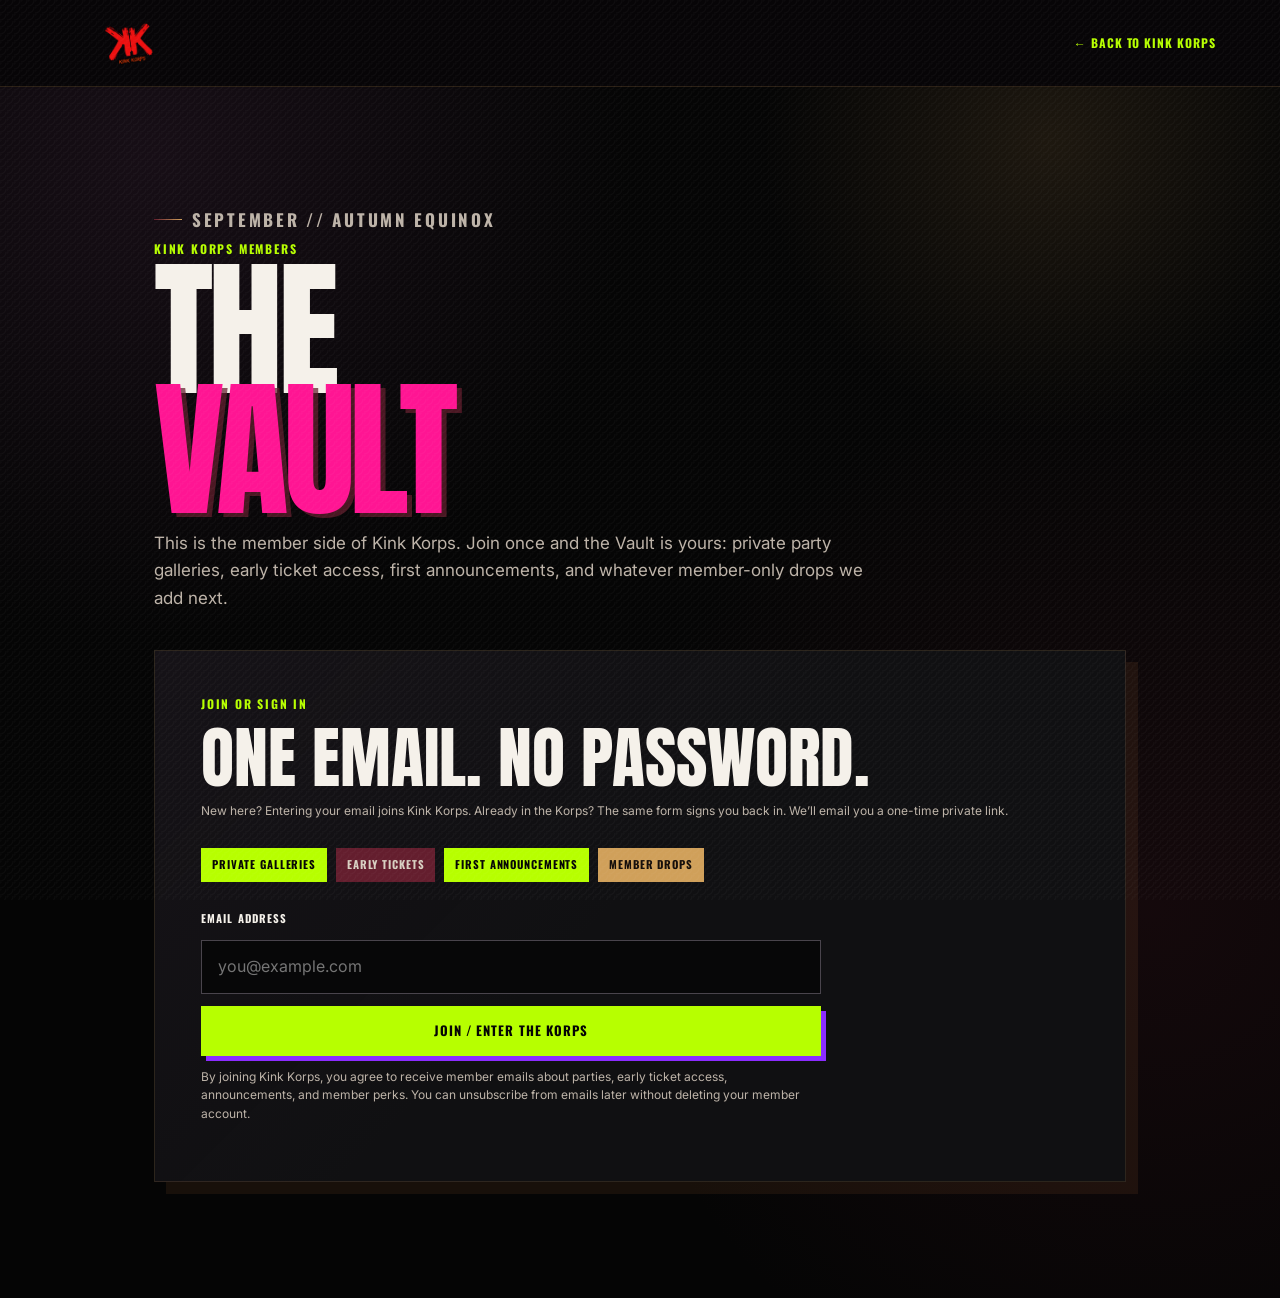
==== commit 444066ae: "Apply September autumn equinox skin to the Vault" ====
--- a/gallery.html
+++ b/gallery.html
@@ -9,8 +9,9 @@
   <meta name="robots" content="noindex,nofollow,noarchive">
   <link rel="stylesheet" href="styles.css">
   <link rel="stylesheet" href="extras.css">
+  <link rel="stylesheet" href="seasonal.css">
 </head>
-<body class="vault-page">
+<body class="vault-page season-equinox">
   <header class="vault-header">
     <a href="index.html" aria-label="Back to Kink Korps">
       <img src="assets/kink-korps-logo.png" alt="Kink Korps">
@@ -20,6 +21,7 @@
 
   <main class="vault-shell">
     <section class="vault-intro">
+      <p class="seasonal-kicker">SEPTEMBER // AUTUMN EQUINOX</p>
       <p class="kicker">KINK KORPS MEMBERS</p>
       <h1>THE<br><span>VAULT</span></h1>
       <p>
--- a/extras.css
+++ b/extras.css
@@ -1,55 +1,84 @@
-/* Kink Korps gallery + newsletter additions */
-
-.access-section {
+/* Kink Korps membership + Vault additions */
+
+.membership-section {
+  position: relative;
+}
+
+.membership-card {
   display: grid;
-  grid-template-columns: repeat(2, minmax(0, 1fr));
-  gap: 18px;
-}
-
-.access-card {
-  position: relative;
-  min-height: 330px;
-  padding: clamp(28px, 5vw, 48px);
+  grid-template-columns: minmax(0, 1.12fr) minmax(300px, 0.88fr);
+  gap: clamp(34px, 7vw, 90px);
+  align-items: center;
+  padding: clamp(30px, 6vw, 62px);
   overflow: hidden;
-  background: var(--panel);
+  background:
+    linear-gradient(120deg, rgba(139, 44, 255, 0.11), transparent 42%),
+    var(--panel);
   border: 1px solid var(--line);
-}
-
-.access-card:first-child {
-  box-shadow: 10px 10px 0 rgba(139, 44, 255, 0.18);
-}
-
-.access-card:last-child {
-  box-shadow: 10px 10px 0 rgba(255, 21, 147, 0.15);
-}
-
-.access-card h2 {
-  max-width: 620px;
-  margin: 0 0 20px;
+  box-shadow: 12px 12px 0 rgba(255, 21, 147, 0.14);
+}
+
+.membership-copy h2 {
+  max-width: 760px;
+  margin: 0 0 22px;
   font-family: Anton, Impact, sans-serif;
-  font-size: clamp(48px, 7vw, 92px);
+  font-size: clamp(54px, 8vw, 112px);
   font-weight: 400;
-  letter-spacing: -0.025em;
-  line-height: 0.9;
-  text-transform: uppercase;
-}
-
-.access-card > p:not(.kicker) {
-  max-width: 610px;
-  color: var(--muted);
-  font-size: 16px;
+  letter-spacing: -0.03em;
+  line-height: 0.88;
+  text-transform: uppercase;
+}
+
+.membership-copy > p:not(.kicker) {
+  max-width: 700px;
+  margin: 0;
+  color: var(--muted);
+  font-size: 17px;
   line-height: 1.7;
 }
 
-.access-card .button {
-  margin-top: 18px;
-}
-
-.signup-form {
+.member-benefits {
+  display: flex;
+  flex-wrap: wrap;
+  gap: 9px;
+  margin: 28px 0;
+}
+
+.member-benefits span {
+  padding: 8px 11px;
+  color: #050505;
+  background: var(--green);
+  font-family: Oswald, sans-serif;
+  font-size: 11px;
+  font-weight: 700;
+  letter-spacing: 0.08em;
+  text-transform: uppercase;
+  transform: rotate(-0.5deg);
+}
+
+.member-benefits span:nth-child(even) {
+  color: #fff;
+  background: var(--purple);
+  transform: rotate(0.8deg);
+}
+
+.member-vault-link {
+  margin-top: 4px;
+}
+
+.signup-form,
+.vault-form {
   display: grid;
   gap: 12px;
   max-width: 620px;
   margin-top: 26px;
+}
+
+.membership-form {
+  margin-top: 0;
+  padding: clamp(24px, 4vw, 36px);
+  background: #080809;
+  border: 1px solid #353138;
 }
 
 .signup-form label,
@@ -196,24 +225,7 @@
 }
 
 .vault-form {
-  display: grid;
-  gap: 13px;
-  max-width: 620px;
   margin-top: 24px;
-}
-
-.opt-in-row {
-  display: grid;
-  grid-template-columns: auto 1fr;
-  gap: 10px;
-  align-items: start;
-  color: var(--muted);
-  font-size: 13px;
-  line-height: 1.5;
-}
-
-.opt-in-row input {
-  margin-top: 3px;
 }
 
 .vault-account {
@@ -222,7 +234,7 @@
   align-items: center;
   justify-content: space-between;
   gap: 14px;
-  margin-bottom: 28px;
+  margin-bottom: 20px;
   padding-bottom: 18px;
   border-bottom: 1px solid var(--line);
 }
@@ -231,6 +243,35 @@
   margin: 0;
   color: var(--muted);
   font-size: 13px;
+}
+
+.vault-account .kicker {
+  margin-bottom: 5px;
+  color: var(--green);
+}
+
+.vault-member-banner {
+  display: flex;
+  flex-wrap: wrap;
+  justify-content: space-between;
+  gap: 8px 24px;
+  margin-bottom: 26px;
+  padding: 14px 16px;
+  color: #050505;
+  background: var(--green);
+  font-family: Oswald, sans-serif;
+  text-transform: uppercase;
+}
+
+.vault-member-banner strong {
+  font-size: 14px;
+  letter-spacing: 0.07em;
+}
+
+.vault-member-banner span {
+  font-size: 11px;
+  font-weight: 700;
+  letter-spacing: 0.05em;
 }
 
 .gallery-list {
@@ -296,15 +337,25 @@
   border: 1px dashed #4a454c;
 }
 
+.poster-note {
+  display: none !important;
+}
+
 [hidden] {
   display: none !important;
 }
 
+@media (max-width: 860px) {
+  .membership-card {
+    grid-template-columns: 1fr;
+  }
+
+  .membership-form {
+    max-width: 100%;
+  }
+}
+
 @media (max-width: 760px) {
-  .access-section {
-    grid-template-columns: 1fr;
-  }
-
   .private-photo-grid {
     grid-template-columns: repeat(2, minmax(0, 1fr));
   }
--- a/seasonal.css
+++ b/seasonal.css
@@ -0,0 +1,330 @@
+/*
+  Kink Korps seasonal skin
+  September 2026: Autumn Equinox
+  Permanent brand styles live in styles.css and extras.css.
+*/
+
+body.season-equinox {
+  --equinox-dusk: #201423;
+  --equinox-dead-plum: #3a2037;
+  --equinox-oxblood: #641e2e;
+  --equinox-ember: #b56a35;
+  --equinox-candle: #d0a05a;
+  --equinox-bone: #d8d0c2;
+  --equinox-char: #171114;
+  --paper: var(--equinox-bone);
+  --muted: #bdb3a8;
+
+  background:
+    radial-gradient(circle at 82% 9%, rgba(208, 160, 90, 0.12), transparent 18rem),
+    radial-gradient(circle at 12% 22%, rgba(58, 32, 55, 0.34), transparent 34rem),
+    radial-gradient(circle at 88% 66%, rgba(100, 30, 46, 0.18), transparent 38rem),
+    linear-gradient(180deg, #080609 0%, #050505 42%, #090607 100%);
+}
+
+.season-equinox .site-header,
+.season-equinox .vault-header {
+  background: rgba(8, 6, 8, 0.96);
+  border-bottom-color: rgba(208, 160, 90, 0.18);
+}
+
+.season-equinox .site-nav a::after {
+  background: linear-gradient(90deg, var(--equinox-oxblood), var(--equinox-ember));
+}
+
+.seasonal-kicker {
+  display: inline-flex;
+  align-items: center;
+  gap: 10px;
+  margin: 0 0 12px;
+  color: var(--equinox-candle);
+  font-family: Oswald, sans-serif;
+  font-size: 11px;
+  font-weight: 700;
+  letter-spacing: 0.16em;
+  line-height: 1.2;
+  text-transform: uppercase;
+}
+
+.seasonal-kicker::before {
+  content: "";
+  width: 28px;
+  height: 1px;
+  background: linear-gradient(90deg, var(--equinox-oxblood), var(--equinox-candle));
+}
+
+.season-equinox .hero {
+  isolation: isolate;
+}
+
+.season-equinox .hero::after {
+  content: "";
+  position: absolute;
+  top: 8%;
+  right: 10%;
+  z-index: -2;
+  width: clamp(130px, 17vw, 230px);
+  aspect-ratio: 1;
+  border-radius: 50%;
+  opacity: 0.28;
+  background:
+    radial-gradient(circle at 38% 34%, rgba(255, 245, 218, 0.78), rgba(208, 160, 90, 0.42) 44%, rgba(181, 106, 53, 0.12) 66%, transparent 68%);
+  filter: blur(0.3px);
+  box-shadow: 0 0 90px rgba(181, 106, 53, 0.16);
+}
+
+.season-equinox .hero::before {
+  color: rgba(216, 208, 194, 0.016);
+}
+
+.season-equinox .hero h1 span {
+  text-shadow:
+    5px 4px 0 rgba(100, 30, 46, 0.75),
+    10px 9px 28px rgba(181, 106, 53, 0.08);
+}
+
+.season-equinox .hero-statement {
+  color: var(--equinox-bone);
+}
+
+.season-equinox .hero-body {
+  color: #c4b8ac;
+}
+
+.season-equinox .poster-main {
+  transform: rotate(1.1deg);
+  filter: drop-shadow(18px 20px 0 rgba(0, 0, 0, 0.72));
+}
+
+.season-equinox .poster-main::before {
+  inset: -10px 8px 10px -10px;
+  background:
+    linear-gradient(145deg, rgba(181, 106, 53, 0.18), transparent 44%),
+    var(--equinox-dead-plum);
+  border: 1px solid rgba(208, 160, 90, 0.2);
+  transform: rotate(-0.4deg);
+}
+
+.season-equinox .brand-poster {
+  background:
+    radial-gradient(circle at 77% 16%, rgba(208, 160, 90, 0.2) 0 4.8rem, transparent 5rem),
+    linear-gradient(150deg, rgba(58, 32, 55, 0.55), transparent 46%),
+    linear-gradient(18deg, rgba(100, 30, 46, 0.24), transparent 48%),
+    #080708;
+  border-color: rgba(208, 160, 90, 0.3);
+}
+
+.season-equinox .brand-poster::after {
+  border-color: rgba(208, 160, 90, 0.28);
+}
+
+.brand-poster-season {
+  position: relative;
+  z-index: 1;
+  margin: 0 0 8px;
+  color: var(--equinox-candle);
+  font-family: Oswald, sans-serif;
+  font-size: 10px;
+  font-weight: 700;
+  letter-spacing: 0.14em;
+  text-transform: uppercase;
+}
+
+.season-equinox .brand-poster-label {
+  color: var(--equinox-ember);
+}
+
+.season-equinox .brand-poster h2 {
+  text-shadow: 4px 4px 0 rgba(100, 30, 46, 0.78);
+}
+
+.season-equinox .brand-poster-date {
+  color: var(--equinox-bone);
+}
+
+.season-equinox .brand-poster-year {
+  color: var(--equinox-candle);
+}
+
+.season-equinox .parties-section::before {
+  background: linear-gradient(
+    90deg,
+    transparent,
+    var(--equinox-oxblood),
+    var(--equinox-ember),
+    var(--equinox-dead-plum),
+    transparent
+  );
+}
+
+.season-equinox .event-card-featured {
+  background:
+    linear-gradient(120deg, rgba(58, 32, 55, 0.3), transparent 44%),
+    linear-gradient(20deg, rgba(100, 30, 46, 0.08), transparent 58%),
+    var(--panel);
+  border-color: rgba(208, 160, 90, 0.12);
+  box-shadow: 12px 12px 0 rgba(100, 30, 46, 0.22);
+}
+
+.season-equinox .event-art::before {
+  background:
+    linear-gradient(150deg, rgba(208, 160, 90, 0.18), transparent 52%),
+    var(--equinox-dead-plum);
+}
+
+.season-equinox .event-copy h3 {
+  text-shadow: 4px 4px 0 rgba(100, 30, 46, 0.68);
+}
+
+.season-equinox .event-status {
+  box-shadow: 5px 5px 0 rgba(181, 106, 53, 0.48);
+}
+
+.season-equinox .next-slot {
+  background:
+    linear-gradient(90deg, rgba(58, 32, 55, 0.1), transparent 50%),
+    rgba(255, 255, 255, 0.012);
+  border-color: rgba(208, 160, 90, 0.22);
+}
+
+.season-equinox .next-slot::after {
+  color: rgba(208, 160, 90, 0.12);
+}
+
+.season-equinox .manifesto-mark {
+  text-shadow:
+    8px 8px 0 rgba(100, 30, 46, 0.68),
+    12px 12px 34px rgba(181, 106, 53, 0.07);
+}
+
+.season-equinox .atmosphere-section::before {
+  background:
+    radial-gradient(circle at 80% 30%, rgba(100, 30, 46, 0.09), transparent 26rem),
+    linear-gradient(180deg, #0b080b, #080708 62%, #0c0809);
+  border-color: rgba(208, 160, 90, 0.11);
+}
+
+.season-equinox .atmosphere-grid figure::after {
+  content: "";
+  position: absolute;
+  inset: 0;
+  pointer-events: none;
+  background:
+    linear-gradient(180deg, rgba(32, 20, 35, 0.02), rgba(100, 30, 46, 0.13)),
+    radial-gradient(circle at 75% 15%, rgba(208, 160, 90, 0.1), transparent 30%);
+  mix-blend-mode: screen;
+}
+
+.season-equinox .atmosphere-grid img {
+  filter: contrast(1.08) saturate(0.78) sepia(0.08);
+}
+
+.season-equinox .rules-grid article:nth-child(2) {
+  background: rgba(58, 32, 55, 0.08);
+}
+
+.season-equinox .rules-grid article:nth-child(3) {
+  background: rgba(100, 30, 46, 0.055);
+}
+
+.season-equinox .membership-card {
+  background:
+    radial-gradient(circle at 10% 12%, rgba(208, 160, 90, 0.06), transparent 18rem),
+    linear-gradient(120deg, rgba(58, 32, 55, 0.3), transparent 44%),
+    linear-gradient(18deg, rgba(100, 30, 46, 0.09), transparent 62%),
+    var(--panel);
+  border-color: rgba(208, 160, 90, 0.14);
+  box-shadow: 12px 12px 0 rgba(100, 30, 46, 0.2);
+}
+
+.season-equinox .member-benefits span {
+  transform: none;
+}
+
+.season-equinox .member-benefits span:nth-child(even) {
+  color: var(--equinox-bone);
+  background: var(--equinox-oxblood);
+  transform: none;
+}
+
+.season-equinox .member-benefits span:nth-child(4) {
+  color: #140d0a;
+  background: var(--equinox-candle);
+}
+
+.season-equinox .membership-form {
+  background:
+    linear-gradient(145deg, rgba(100, 30, 46, 0.08), transparent 48%),
+    #080708;
+  border-color: rgba(208, 160, 90, 0.18);
+}
+
+.season-equinox .contact-section {
+  position: relative;
+}
+
+.season-equinox .contact-section::before {
+  content: "";
+  position: absolute;
+  top: 0;
+  left: var(--pad);
+  right: var(--pad);
+  height: 1px;
+  background: linear-gradient(90deg, transparent, rgba(181, 106, 53, 0.5), transparent);
+}
+
+.season-equinox .site-footer {
+  background:
+    linear-gradient(180deg, rgba(58, 32, 55, 0.11), transparent 60%),
+    #030203;
+  border-top-color: rgba(208, 160, 90, 0.14);
+}
+
+/* Vault seasonal treatment */
+.season-equinox.vault-page {
+  background:
+    radial-gradient(circle at 82% 11%, rgba(208, 160, 90, 0.12), transparent 18rem),
+    radial-gradient(circle at 12% 12%, rgba(58, 32, 55, 0.34), transparent 30rem),
+    radial-gradient(circle at 90% 70%, rgba(100, 30, 46, 0.16), transparent 34rem),
+    #050505;
+}
+
+.season-equinox .vault-intro h1 span {
+  text-shadow: 5px 4px 0 rgba(100, 30, 46, 0.72);
+}
+
+.season-equinox .vault-panel {
+  background:
+    linear-gradient(135deg, rgba(58, 32, 55, 0.13), transparent 48%),
+    var(--panel);
+  border-color: rgba(208, 160, 90, 0.14);
+  box-shadow: 12px 12px 0 rgba(181, 106, 53, 0.11);
+}
+
+.season-equinox .private-gallery {
+  background:
+    linear-gradient(145deg, rgba(100, 30, 46, 0.06), transparent 44%),
+    #090809;
+  border-color: rgba(208, 160, 90, 0.12);
+}
+
+.season-equinox .private-gallery .gallery-meta {
+  color: var(--equinox-candle);
+}
+
+.season-equinox .vault-empty {
+  border-color: rgba(208, 160, 90, 0.24);
+}
+
+@media (max-width: 700px) {
+  .season-equinox .hero::after {
+    top: 4%;
+    right: -3%;
+    opacity: 0.2;
+  }
+
+  .seasonal-kicker {
+    font-size: 10px;
+    letter-spacing: 0.12em;
+  }
+}
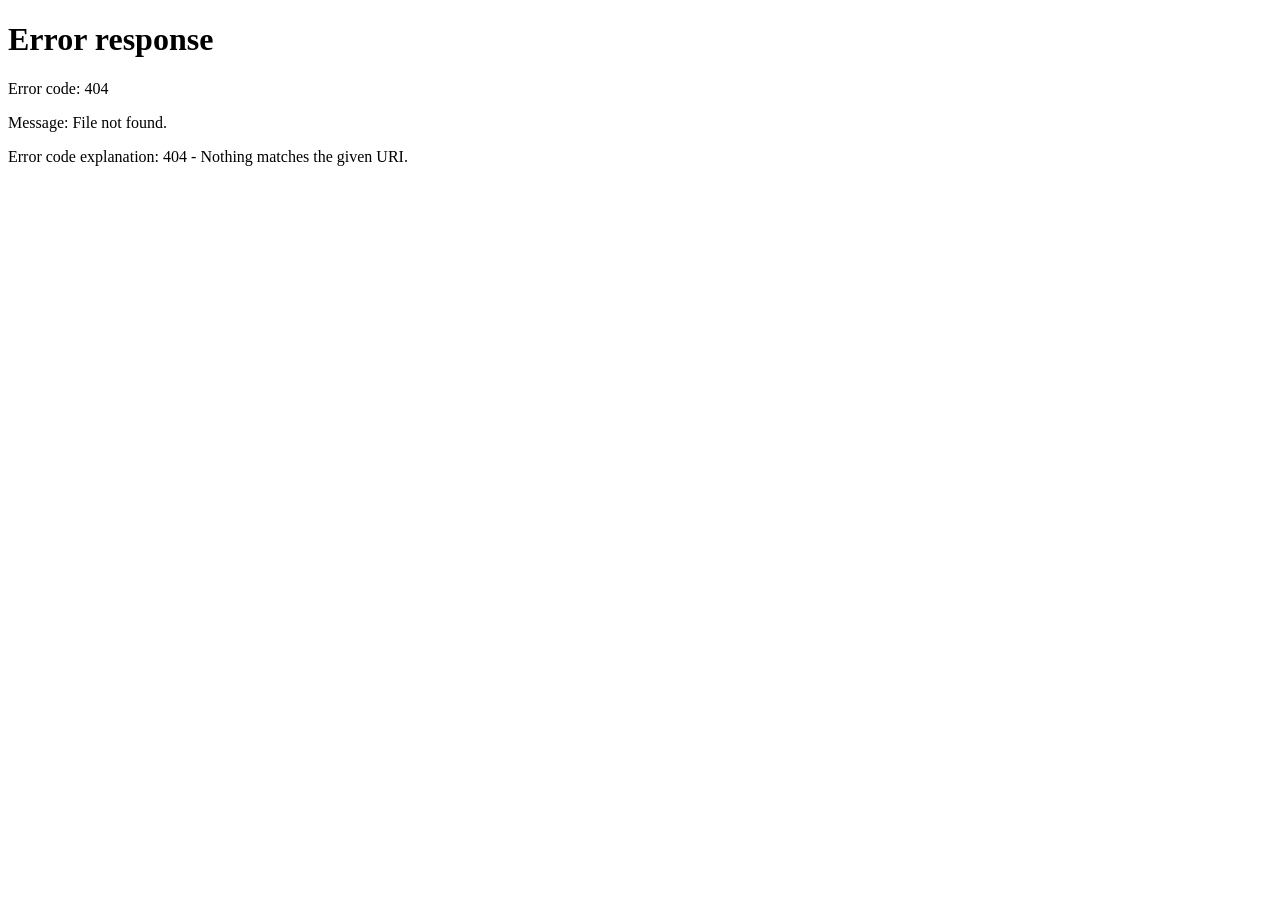
==== commit 6a17a247: "Force Vault to temporary 404" ====
--- a/gallery.html
+++ b/gallery.html
@@ -2,274 +2,10 @@
 <html lang="en">
 <head>
   <meta charset="utf-8">
-  <meta name="viewport" content="width=device-width, initial-scale=1">
-  <title>The Vault | Kink Korps Members</title>
-  <meta name="description" content="The Kink Korps member Vault: private party galleries, early ticket access, announcements, and member drops.">
-  <meta name="theme-color" content="#050505">
   <meta name="robots" content="noindex,nofollow,noarchive">
-  <link rel="stylesheet" href="styles.css">
-  <link rel="stylesheet" href="extras.css">
-  <link rel="stylesheet" href="seasonal.css">
+  <meta http-equiv="refresh" content="0; url=/Kink-Korps/offline/">
+  <title>404</title>
+  <script>location.replace('/Kink-Korps/offline/');</script>
 </head>
-<body class="vault-page season-equinox">
-  <header class="vault-header">
-    <a href="index.html" aria-label="Back to Kink Korps">
-      <img src="assets/kink-korps-logo.png" alt="Kink Korps">
-    </a>
-    <a href="index.html">← Back to Kink Korps</a>
-  </header>
-
-  <main class="vault-shell">
-    <section class="vault-intro">
-      <p class="seasonal-kicker">SEPTEMBER // AUTUMN EQUINOX</p>
-      <p class="kicker">KINK KORPS MEMBERS</p>
-      <h1>THE<br><span>VAULT</span></h1>
-      <p>
-        This is the member side of Kink Korps. Join once and the Vault is yours:
-        private party galleries, early ticket access, first announcements, and
-        whatever member-only drops we add next.
-      </p>
-    </section>
-
-    <section id="login-panel" class="vault-panel">
-      <p class="kicker">JOIN OR SIGN IN</p>
-      <h2>One email. No password.</h2>
-      <p class="vault-note">
-        New here? Entering your email joins Kink Korps. Already in the Korps?
-        The same form signs you back in. We’ll email you a one-time private link.
-      </p>
-
-      <div class="member-benefits" aria-label="Kink Korps member benefits">
-        <span>Private Galleries</span>
-        <span>Early Tickets</span>
-        <span>First Announcements</span>
-        <span>Member Drops</span>
-      </div>
-
-      <form id="vault-login-form" class="vault-form">
-        <label for="vault-email">Email address</label>
-        <input id="vault-email" name="email" type="email" autocomplete="email" required placeholder="you@example.com">
-
-        <button class="button button-primary" type="submit">Join / Enter the Korps</button>
-        <p class="vault-note">
-          By joining Kink Korps, you agree to receive member emails about parties,
-          early ticket access, announcements, and member perks. You can unsubscribe
-          from emails later without deleting your member account.
-        </p>
-        <p id="vault-login-status" class="vault-status" role="status" aria-live="polite"></p>
-      </form>
-    </section>
-
-    <section id="gallery-panel" class="vault-panel" hidden>
-      <div class="vault-account">
-        <div>
-          <p class="kicker">MEMBER ACCESS</p>
-          <p id="vault-account-email"></p>
-        </div>
-        <button id="vault-signout" class="button button-ghost" type="button">Sign Out</button>
-      </div>
-
-      <div class="vault-member-banner">
-        <strong>You’re in the Korps.</strong>
-        <span>Published galleries are available to every active member.</span>
-      </div>
-
-      <div id="gallery-list" class="gallery-list"></div>
-      <div id="gallery-empty" class="vault-empty" hidden>
-        <strong>The Vault is open. The shelves are just empty right now.</strong><br>
-        Published party galleries will appear here automatically for every Kink Korps member.
-      </div>
-      <p id="gallery-status" class="vault-status" role="status" aria-live="polite"></p>
-    </section>
-  </main>
-
-  <script type="module">
-    import { createClient } from "https://esm.sh/@supabase/supabase-js@2";
-
-    const SUPABASE_URL = "https://psfwkawwkzjifzyscuph.supabase.co";
-    const SUPABASE_KEY = "sb_publishable_QBzdRHqal1-FLSrS4tR6hw_r1AYuHjc";
-    const REDIRECT_URL = "https://krystal929-afk.github.io/Kink-Korps/gallery.html";
-
-    const supabase = createClient(SUPABASE_URL, SUPABASE_KEY, {
-      auth: {
-        persistSession: true,
-        detectSessionInUrl: true,
-      },
-    });
-
-    const loginPanel = document.getElementById("login-panel");
-    const galleryPanel = document.getElementById("gallery-panel");
-    const loginForm = document.getElementById("vault-login-form");
-    const loginStatus = document.getElementById("vault-login-status");
-    const galleryStatus = document.getElementById("gallery-status");
-    const accountEmail = document.getElementById("vault-account-email");
-    const galleryList = document.getElementById("gallery-list");
-    const galleryEmpty = document.getElementById("gallery-empty");
-    const signoutButton = document.getElementById("vault-signout");
-
-    function setStatus(node, text, state = "") {
-      node.textContent = text;
-      if (state) node.dataset.state = state;
-      else delete node.dataset.state;
-    }
-
-    async function loadGalleries(user) {
-      loginPanel.hidden = true;
-      galleryPanel.hidden = false;
-      accountEmail.textContent = `Signed in as ${user.email}`;
-      galleryList.innerHTML = "";
-      galleryEmpty.hidden = true;
-      setStatus(galleryStatus, "Loading the Vault…");
-
-      const { data: galleries, error: galleryError } = await supabase
-        .from("galleries")
-        .select("id, slug, title, event_date, description")
-        .order("event_date", { ascending: false });
-
-      if (galleryError) {
-        setStatus(galleryStatus, "The Vault didn’t open cleanly. Sign out and try again.", "error");
-        return;
-      }
-
-      if (!galleries || galleries.length === 0) {
-        setStatus(galleryStatus, "");
-        galleryEmpty.hidden = false;
-        return;
-      }
-
-      const galleryIds = galleries.map((gallery) => gallery.id);
-      const { data: photos, error: photoError } = await supabase
-        .from("gallery_photos")
-        .select("id, gallery_id, storage_path, caption, sort_order")
-        .in("gallery_id", galleryIds)
-        .order("sort_order", { ascending: true });
-
-      if (photoError) {
-        setStatus(galleryStatus, "The galleries opened, but the photos didn’t. Try again in a minute.", "error");
-        return;
-      }
-
-      for (const gallery of galleries) {
-        const article = document.createElement("article");
-        article.className = "private-gallery";
-
-        const title = document.createElement("h3");
-        title.textContent = gallery.title;
-        article.appendChild(title);
-
-        if (gallery.event_date) {
-          const meta = document.createElement("p");
-          meta.className = "gallery-meta";
-          meta.textContent = new Date(`${gallery.event_date}T12:00:00`).toLocaleDateString(undefined, {
-            year: "numeric",
-            month: "long",
-            day: "numeric",
-          });
-          article.appendChild(meta);
-        }
-
-        if (gallery.description) {
-          const description = document.createElement("p");
-          description.textContent = gallery.description;
-          article.appendChild(description);
-        }
-
-        const galleryPhotos = (photos || []).filter((photo) => photo.gallery_id === gallery.id);
-
-        if (galleryPhotos.length > 0) {
-          const grid = document.createElement("div");
-          grid.className = "private-photo-grid";
-
-          for (const photo of galleryPhotos) {
-            const { data: signed, error: signedError } = await supabase.storage
-              .from("party-photos")
-              .createSignedUrl(photo.storage_path, 300);
-
-            if (signedError || !signed?.signedUrl) continue;
-
-            const figure = document.createElement("figure");
-            const image = document.createElement("img");
-            image.src = signed.signedUrl;
-            image.alt = photo.caption || `${gallery.title} party photo`;
-            image.loading = "lazy";
-            image.referrerPolicy = "no-referrer";
-            figure.appendChild(image);
-
-            if (photo.caption) {
-              const caption = document.createElement("figcaption");
-              caption.textContent = photo.caption;
-              figure.appendChild(caption);
-            }
-
-            grid.appendChild(figure);
-          }
-
-          article.appendChild(grid);
-        } else {
-          const empty = document.createElement("p");
-          empty.className = "vault-note";
-          empty.textContent = "Photos for this gallery are being added.";
-          article.appendChild(empty);
-        }
-
-        galleryList.appendChild(article);
-      }
-
-      setStatus(galleryStatus, "");
-    }
-
-    async function renderSession() {
-      const { data: { session } } = await supabase.auth.getSession();
-
-      if (session?.user) {
-        await loadGalleries(session.user);
-      } else {
-        loginPanel.hidden = false;
-        galleryPanel.hidden = true;
-      }
-    }
-
-    loginForm.addEventListener("submit", async (event) => {
-      event.preventDefault();
-      const email = document.getElementById("vault-email").value.trim().toLowerCase();
-      const submitButton = loginForm.querySelector("button[type='submit']");
-
-      submitButton.disabled = true;
-      setStatus(loginStatus, "Sending your Korps link…");
-
-      try {
-        const { error } = await supabase.auth.signInWithOtp({
-          email,
-          options: {
-            shouldCreateUser: true,
-            emailRedirectTo: REDIRECT_URL,
-            data: {
-              membership_source: "vault",
-            },
-          },
-        });
-
-        if (error) throw error;
-
-        setStatus(loginStatus, "Check your email. Your Kink Korps link is on the way. 🖤", "success");
-      } catch (error) {
-        console.error(error);
-        setStatus(loginStatus, "That didn’t go through. Check the email address and try again.", "error");
-      } finally {
-        submitButton.disabled = false;
-      }
-    });
-
-    signoutButton.addEventListener("click", async () => {
-      await supabase.auth.signOut();
-      window.location.replace("gallery.html");
-    });
-
-    supabase.auth.onAuthStateChange((_event, session) => {
-      if (session?.user) loadGalleries(session.user);
-    });
-
-    await renderSession();
-  </script>
-</body>
+<body></body>
 </html>
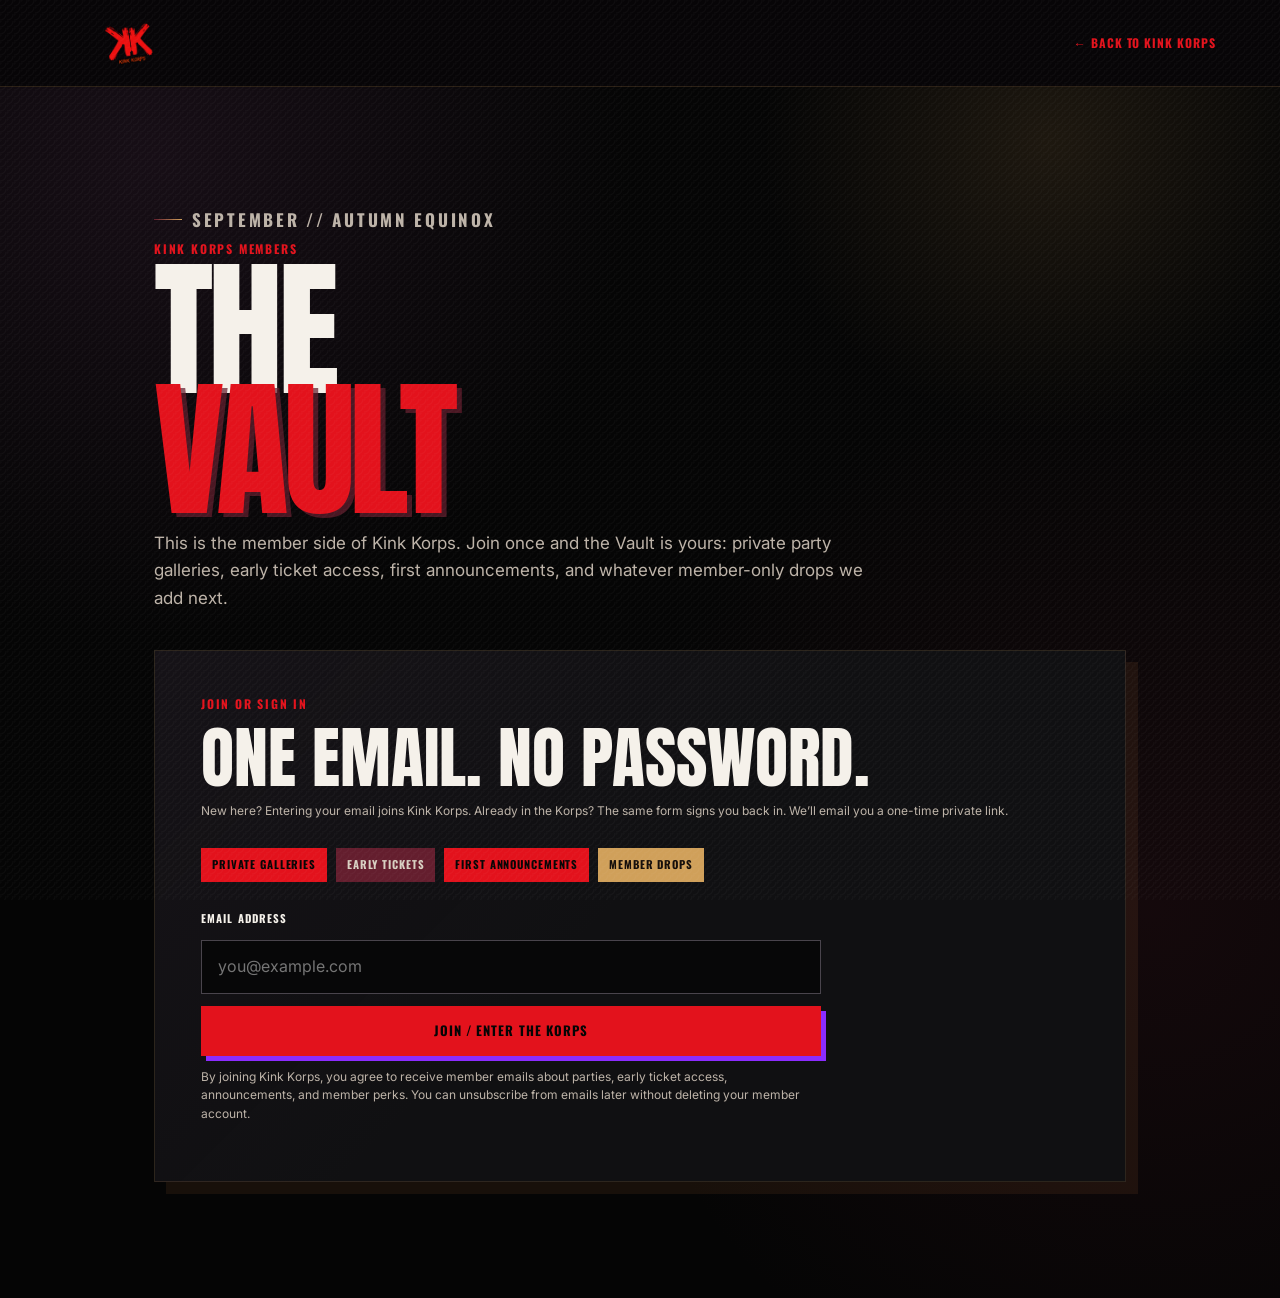
==== commit 25edc218: "Oct 23 relaunch: Anything Goes event page, ticket states, sticky mobile bar, theme tokens - Restore " ====
--- a/gallery.html
+++ b/gallery.html
@@ -2,10 +2,275 @@
 <html lang="en">
 <head>
   <meta charset="utf-8">
+  <meta name="viewport" content="width=device-width, initial-scale=1">
+  <title>The Vault | Kink Korps Members</title>
+  <meta name="description" content="The Kink Korps member Vault: private party galleries, early ticket access, announcements, and member drops.">
+  <meta name="theme-color" content="#050505">
   <meta name="robots" content="noindex,nofollow,noarchive">
-  <meta http-equiv="refresh" content="0; url=/Kink-Korps/offline/">
-  <title>404</title>
-  <script>location.replace('/Kink-Korps/offline/');</script>
+  <link rel="stylesheet" href="theme.css">
+  <link rel="stylesheet" href="styles.css">
+  <link rel="stylesheet" href="extras.css">
+  <link rel="stylesheet" href="seasonal.css">
 </head>
-<body></body>
+<body class="vault-page season-equinox">
+  <header class="vault-header">
+    <a href="index.html" aria-label="Back to Kink Korps">
+      <img src="assets/kink-korps-logo.png" alt="Kink Korps">
+    </a>
+    <a href="index.html">← Back to Kink Korps</a>
+  </header>
+
+  <main class="vault-shell">
+    <section class="vault-intro">
+      <p class="seasonal-kicker">SEPTEMBER // AUTUMN EQUINOX</p>
+      <p class="kicker">KINK KORPS MEMBERS</p>
+      <h1>THE<br><span>VAULT</span></h1>
+      <p>
+        This is the member side of Kink Korps. Join once and the Vault is yours:
+        private party galleries, early ticket access, first announcements, and
+        whatever member-only drops we add next.
+      </p>
+    </section>
+
+    <section id="login-panel" class="vault-panel">
+      <p class="kicker">JOIN OR SIGN IN</p>
+      <h2>One email. No password.</h2>
+      <p class="vault-note">
+        New here? Entering your email joins Kink Korps. Already in the Korps?
+        The same form signs you back in. We’ll email you a one-time private link.
+      </p>
+
+      <div class="member-benefits" aria-label="Kink Korps member benefits">
+        <span>Private Galleries</span>
+        <span>Early Tickets</span>
+        <span>First Announcements</span>
+        <span>Member Drops</span>
+      </div>
+
+      <form id="vault-login-form" class="vault-form">
+        <label for="vault-email">Email address</label>
+        <input id="vault-email" name="email" type="email" autocomplete="email" required placeholder="you@example.com">
+
+        <button class="button button-primary" type="submit">Join / Enter the Korps</button>
+        <p class="vault-note">
+          By joining Kink Korps, you agree to receive member emails about parties,
+          early ticket access, announcements, and member perks. You can unsubscribe
+          from emails later without deleting your member account.
+        </p>
+        <p id="vault-login-status" class="vault-status" role="status" aria-live="polite"></p>
+      </form>
+    </section>
+
+    <section id="gallery-panel" class="vault-panel" hidden>
+      <div class="vault-account">
+        <div>
+          <p class="kicker">MEMBER ACCESS</p>
+          <p id="vault-account-email"></p>
+        </div>
+        <button id="vault-signout" class="button button-ghost" type="button">Sign Out</button>
+      </div>
+
+      <div class="vault-member-banner">
+        <strong>You’re in the Korps.</strong>
+        <span>Published galleries are available to every active member.</span>
+      </div>
+
+      <div id="gallery-list" class="gallery-list"></div>
+      <div id="gallery-empty" class="vault-empty" hidden>
+        <strong>The Vault is open. The shelves are just empty right now.</strong><br>
+        Published party galleries will appear here automatically for every Kink Korps member.
+      </div>
+      <p id="gallery-status" class="vault-status" role="status" aria-live="polite"></p>
+    </section>
+  </main>
+
+  <script type="module">
+    import { createClient } from "https://esm.sh/@supabase/supabase-js@2";
+
+    const SUPABASE_URL = "https://psfwkawwkzjifzyscuph.supabase.co";
+    const SUPABASE_KEY = "sb_publishable_QBzdRHqal1-FLSrS4tR6hw_r1AYuHjc";
+    const REDIRECT_URL = "https://krystal929-afk.github.io/Kink-Korps/gallery.html";
+
+    const supabase = createClient(SUPABASE_URL, SUPABASE_KEY, {
+      auth: {
+        persistSession: true,
+        detectSessionInUrl: true,
+      },
+    });
+
+    const loginPanel = document.getElementById("login-panel");
+    const galleryPanel = document.getElementById("gallery-panel");
+    const loginForm = document.getElementById("vault-login-form");
+    const loginStatus = document.getElementById("vault-login-status");
+    const galleryStatus = document.getElementById("gallery-status");
+    const accountEmail = document.getElementById("vault-account-email");
+    const galleryList = document.getElementById("gallery-list");
+    const galleryEmpty = document.getElementById("gallery-empty");
+    const signoutButton = document.getElementById("vault-signout");
+
+    function setStatus(node, text, state = "") {
+      node.textContent = text;
+      if (state) node.dataset.state = state;
+      else delete node.dataset.state;
+    }
+
+    async function loadGalleries(user) {
+      loginPanel.hidden = true;
+      galleryPanel.hidden = false;
+      accountEmail.textContent = `Signed in as ${user.email}`;
+      galleryList.innerHTML = "";
+      galleryEmpty.hidden = true;
+      setStatus(galleryStatus, "Loading the Vault…");
+
+      const { data: galleries, error: galleryError } = await supabase
+        .from("galleries")
+        .select("id, slug, title, event_date, description")
+        .order("event_date", { ascending: false });
+
+      if (galleryError) {
+        setStatus(galleryStatus, "The Vault didn’t open cleanly. Sign out and try again.", "error");
+        return;
+      }
+
+      if (!galleries || galleries.length === 0) {
+        setStatus(galleryStatus, "");
+        galleryEmpty.hidden = false;
+        return;
+      }
+
+      const galleryIds = galleries.map((gallery) => gallery.id);
+      const { data: photos, error: photoError } = await supabase
+        .from("gallery_photos")
+        .select("id, gallery_id, storage_path, caption, sort_order")
+        .in("gallery_id", galleryIds)
+        .order("sort_order", { ascending: true });
+
+      if (photoError) {
+        setStatus(galleryStatus, "The galleries opened, but the photos didn’t. Try again in a minute.", "error");
+        return;
+      }
+
+      for (const gallery of galleries) {
+        const article = document.createElement("article");
+        article.className = "private-gallery";
+
+        const title = document.createElement("h3");
+        title.textContent = gallery.title;
+        article.appendChild(title);
+
+        if (gallery.event_date) {
+          const meta = document.createElement("p");
+          meta.className = "gallery-meta";
+          meta.textContent = new Date(`${gallery.event_date}T12:00:00`).toLocaleDateString(undefined, {
+            year: "numeric",
+            month: "long",
+            day: "numeric",
+          });
+          article.appendChild(meta);
+        }
+
+        if (gallery.description) {
+          const description = document.createElement("p");
+          description.textContent = gallery.description;
+          article.appendChild(description);
+        }
+
+        const galleryPhotos = (photos || []).filter((photo) => photo.gallery_id === gallery.id);
+
+        if (galleryPhotos.length > 0) {
+          const grid = document.createElement("div");
+          grid.className = "private-photo-grid";
+
+          for (const photo of galleryPhotos) {
+            const { data: signed, error: signedError } = await supabase.storage
+              .from("party-photos")
+              .createSignedUrl(photo.storage_path, 300);
+
+            if (signedError || !signed?.signedUrl) continue;
+
+            const figure = document.createElement("figure");
+            const image = document.createElement("img");
+            image.src = signed.signedUrl;
+            image.alt = photo.caption || `${gallery.title} party photo`;
+            image.loading = "lazy";
+            image.referrerPolicy = "no-referrer";
+            figure.appendChild(image);
+
+            if (photo.caption) {
+              const caption = document.createElement("figcaption");
+              caption.textContent = photo.caption;
+              figure.appendChild(caption);
+            }
+
+            grid.appendChild(figure);
+          }
+
+          article.appendChild(grid);
+        } else {
+          const empty = document.createElement("p");
+          empty.className = "vault-note";
+          empty.textContent = "Photos for this gallery are being added.";
+          article.appendChild(empty);
+        }
+
+        galleryList.appendChild(article);
+      }
+
+      setStatus(galleryStatus, "");
+    }
+
+    async function renderSession() {
+      const { data: { session } } = await supabase.auth.getSession();
+
+      if (session?.user) {
+        await loadGalleries(session.user);
+      } else {
+        loginPanel.hidden = false;
+        galleryPanel.hidden = true;
+      }
+    }
+
+    loginForm.addEventListener("submit", async (event) => {
+      event.preventDefault();
+      const email = document.getElementById("vault-email").value.trim().toLowerCase();
+      const submitButton = loginForm.querySelector("button[type='submit']");
+
+      submitButton.disabled = true;
+      setStatus(loginStatus, "Sending your Korps link…");
+
+      try {
+        const { error } = await supabase.auth.signInWithOtp({
+          email,
+          options: {
+            shouldCreateUser: true,
+            emailRedirectTo: REDIRECT_URL,
+            data: {
+              membership_source: "vault",
+            },
+          },
+        });
+
+        if (error) throw error;
+
+        setStatus(loginStatus, "Check your email. Your Kink Korps link is on the way. 🖤", "success");
+      } catch (error) {
+        console.error(error);
+        setStatus(loginStatus, "That didn’t go through. Check the email address and try again.", "error");
+      } finally {
+        submitButton.disabled = false;
+      }
+    });
+
+    signoutButton.addEventListener("click", async () => {
+      await supabase.auth.signOut();
+      window.location.replace("gallery.html");
+    });
+
+    supabase.auth.onAuthStateChange((_event, session) => {
+      if (session?.user) loadGalleries(session.user);
+    });
+
+    await renderSession();
+  </script>
+</body>
 </html>
--- a/theme.css
+++ b/theme.css
@@ -0,0 +1,43 @@
+/* ==========================================================================
+   Kink Korps THEME — the one place to swap the look.
+   Every color and font the site uses comes from these variables.
+   Art direction is still TBD: these are neutral placeholders
+   (black + KK-logo red + one purple, existing brand typefaces).
+   ========================================================================== */
+@import url('https://fonts.googleapis.com/css2?family=Anton&family=Inter:wght@400;500;600;700;800&family=Oswald:wght@500;600;700&display=swap');
+
+:root {
+  /* ---- fonts ---- */
+  --font-display: Anton, Impact, sans-serif;     /* big headlines */
+  --font-label: Oswald, Arial Narrow, sans-serif;  /* kickers, buttons, nav */
+  --font-body: Inter, Arial, sans-serif;         /* paragraphs */
+  --font-accent: var(--font-display);            /* "Live Deliciously" tagline */
+
+  /* ---- core colors ---- */
+  --bg: #050505;
+  --bg-soft: #0b0b0c;
+  --panel: #101012;
+  --text: #f5f1ea;
+  --muted: #b7b0a7;
+  --line: #29272b;
+
+  --accent: #e3121c;      /* primary accent (KK logo red) */
+  --accent-2: #8b2cff;    /* secondary accent (purple) */
+  --on-accent: #ffffff;   /* text on accent buttons */
+  --kicker: #c6a2ff;      /* small uppercase labels */
+
+  /* ---- shape ---- */
+  --card-shadow: 8px 8px 0 color-mix(in srgb, var(--accent) 25%, transparent);
+  --button-shadow: 4px 4px 0 var(--accent-2);
+
+  /* ---- layout ---- */
+  --max: 1280px;
+  --pad: clamp(20px, 5vw, 72px);
+
+  /* ---- legacy names used by styles.css / extras.css (map to tokens above) ---- */
+  --pink: var(--accent);
+  --red: var(--accent);
+  --green: var(--accent);
+  --purple: var(--accent-2);
+  --paper: color-mix(in srgb, var(--accent-2) 30%, var(--bg));
+}
--- a/styles.css
+++ b/styles.css
@@ -0,0 +1,1139 @@
+* {
+  box-sizing: border-box;
+}
+
+html {
+  scroll-behavior: smooth;
+  background: var(--bg);
+}
+
+body {
+  margin: 0;
+  color: var(--text);
+  background:
+    radial-gradient(circle at 12% 15%, color-mix(in srgb, var(--accent-2) 12%, transparent), transparent 28rem),
+    radial-gradient(circle at 92% 28%, color-mix(in srgb, var(--accent) 9%, transparent), transparent 30rem),
+    var(--bg);
+  font-family: var(--font-body);
+  font-size: 16px;
+  line-height: 1.6;
+  overflow-x: hidden;
+}
+
+body::before {
+  content: "";
+  position: fixed;
+  inset: 0;
+  z-index: 999;
+  pointer-events: none;
+  opacity: 0.035;
+  background-image:
+    repeating-radial-gradient(circle at 0 0, transparent 0, #fff 1px, transparent 2px, transparent 5px);
+  background-size: 7px 7px;
+  mix-blend-mode: screen;
+}
+
+img {
+  display: block;
+  max-width: 100%;
+}
+
+a {
+  color: inherit;
+}
+
+button,
+a {
+  -webkit-tap-highlight-color: transparent;
+}
+
+::selection {
+  color: #050505;
+  background: var(--green);
+}
+
+section[id] {
+  scroll-margin-top: 120px;
+}
+
+.age-gate-loading body,
+body.age-gate-open {
+  overflow: hidden;
+}
+
+.age-gate {
+  position: fixed;
+  inset: 0;
+  z-index: 2000;
+  display: flex;
+  overflow-y: auto;
+  -webkit-overflow-scrolling: touch;
+  padding: 20px;
+  background: rgba(0, 0, 0, 0.96);
+}
+
+.age-gate.is-hidden {
+  display: none;
+}
+
+.age-gate-panel {
+  width: min(560px, 100%);
+  margin: auto;
+  padding: clamp(28px, 7vw, 52px);
+  text-align: center;
+  background: #080808;
+  border: 1px solid #333036;
+  box-shadow: 10px 10px 0 var(--pink);
+}
+
+.age-gate-logo {
+  width: min(240px, 70%, 22vh);
+  margin: 0 auto 20px;
+}
+
+.age-gate h2 {
+  margin: 4px 0 12px;
+  font-family: var(--font-display);
+  font-size: clamp(54px, 14vw, 92px);
+  line-height: 0.95;
+  letter-spacing: 0.01em;
+}
+
+.age-gate p {
+  margin: 0 auto;
+  max-width: 430px;
+  color: var(--muted);
+}
+
+.age-gate-actions {
+  display: grid;
+  gap: 12px;
+  margin-top: 28px;
+}
+
+.microcopy {
+  margin-top: 22px !important;
+  font-size: 12px;
+  text-transform: uppercase;
+  letter-spacing: 0.1em;
+}
+
+.site-header {
+  position: sticky;
+  top: 0;
+  z-index: 100;
+  display: flex;
+  align-items: center;
+  justify-content: space-between;
+  gap: 30px;
+  min-height: 78px;
+  padding: 10px var(--pad);
+  background: rgba(5, 5, 5, 0.95);
+  border-bottom: 1px solid var(--line);
+  backdrop-filter: blur(12px);
+}
+
+.brand {
+  flex: 0 0 auto;
+}
+
+.brand img {
+  width: 132px;
+  max-height: 56px;
+  object-fit: contain;
+}
+
+.site-nav {
+  display: flex;
+  align-items: center;
+  justify-content: flex-end;
+  gap: clamp(16px, 3vw, 34px);
+  min-width: 0;
+  font-family: var(--font-label);
+  font-size: 13px;
+  font-weight: 700;
+  letter-spacing: 0.08em;
+  text-transform: uppercase;
+}
+
+.site-nav a {
+  position: relative;
+  flex: 0 0 auto;
+  text-decoration: none;
+}
+
+.site-nav a::after {
+  content: "";
+  position: absolute;
+  left: 0;
+  right: 100%;
+  bottom: -6px;
+  height: 2px;
+  background: var(--pink);
+  transition: right 160ms ease;
+}
+
+.site-nav a:hover::after,
+.site-nav a:focus-visible::after {
+  right: 0;
+}
+
+main {
+  overflow: hidden;
+}
+
+.hero {
+  position: relative;
+  display: grid;
+  grid-template-columns: minmax(0, 0.95fr) minmax(340px, 0.75fr);
+  gap: clamp(40px, 7vw, 100px);
+  align-items: center;
+  min-height: 720px;
+  max-width: var(--max);
+  margin: 0 auto;
+  padding: clamp(70px, 10vw, 130px) var(--pad);
+}
+
+.hero::before {
+  content: "KINK KORPS KINK KORPS KINK KORPS";
+  position: absolute;
+  left: -5vw;
+  bottom: 5%;
+  z-index: -1;
+  color: rgba(255, 255, 255, 0.018);
+  font-family: var(--font-display);
+  font-size: clamp(100px, 18vw, 290px);
+  line-height: 0.75;
+  white-space: nowrap;
+  transform: rotate(-4deg);
+}
+
+.hero-copy {
+  position: relative;
+  z-index: 2;
+}
+
+.kicker {
+  margin: 0 0 14px;
+  color: var(--green);
+  font-family: var(--font-label);
+  font-size: 12px;
+  font-weight: 700;
+  letter-spacing: 0.15em;
+  line-height: 1.2;
+  text-transform: uppercase;
+}
+
+.hero h1 {
+  margin: 0;
+  font-family: var(--font-display);
+  font-size: clamp(92px, 13vw, 188px);
+  font-weight: 400;
+  letter-spacing: -0.035em;
+  line-height: 0.73;
+  text-transform: uppercase;
+}
+
+.hero h1 span {
+  color: var(--pink);
+  text-shadow: 5px 4px 0 color-mix(in srgb, var(--accent-2) 72%, transparent);
+}
+
+.hero-statement {
+  max-width: 720px;
+  margin: 42px 0 18px;
+  font-family: var(--font-label);
+  font-size: clamp(26px, 3.2vw, 44px);
+  font-weight: 700;
+  line-height: 1.04;
+  text-transform: uppercase;
+}
+
+.hero-body {
+  max-width: 680px;
+  margin: 0;
+  color: var(--muted);
+  font-size: clamp(16px, 1.5vw, 19px);
+  line-height: 1.7;
+}
+
+.hero-actions {
+  display: flex;
+  flex-wrap: wrap;
+  gap: 12px;
+  margin-top: 32px;
+}
+
+.button {
+  display: inline-flex;
+  align-items: center;
+  justify-content: center;
+  min-height: 50px;
+  padding: 13px 20px;
+  border: 1px solid transparent;
+  font-family: var(--font-label);
+  font-size: 13px;
+  font-weight: 700;
+  letter-spacing: 0.08em;
+  line-height: 1;
+  text-align: center;
+  text-decoration: none;
+  text-transform: uppercase;
+  cursor: pointer;
+}
+
+.button-primary {
+  color: #050505;
+  background: var(--green);
+  border-color: var(--green);
+  box-shadow: 5px 5px 0 var(--purple);
+}
+
+.button-primary:hover,
+.button-primary:focus-visible {
+  color: #fff;
+  background: var(--pink);
+  border-color: var(--pink);
+}
+
+.button-ghost {
+  color: var(--text);
+  background: transparent;
+  border-color: #514c55;
+}
+
+.button-ghost:hover,
+.button-ghost:focus-visible {
+  color: var(--green);
+  border-color: var(--green);
+}
+
+.hero-poster-wall {
+  position: relative;
+  min-height: 590px;
+}
+
+.poster {
+  position: absolute;
+  overflow: visible;
+}
+
+.poster-main {
+  top: 0;
+  right: 4%;
+  width: min(430px, 88%);
+  transform: rotate(3deg);
+  filter: drop-shadow(18px 20px 0 rgba(0, 0, 0, 0.66));
+}
+
+.poster-main::before {
+  content: "";
+  position: absolute;
+  inset: -9px 7px 10px -9px;
+  z-index: -1;
+  background: var(--paper);
+  transform: rotate(-1deg);
+}
+
+.brand-poster {
+  min-height: 540px;
+  padding: clamp(28px, 4vw, 44px);
+  color: var(--text);
+  background:
+    linear-gradient(145deg, color-mix(in srgb, var(--accent-2) 16%, transparent), transparent 38%),
+    linear-gradient(15deg, color-mix(in srgb, var(--accent) 12%, transparent), transparent 44%),
+    #09090a;
+  border: 1px solid #4f4a53;
+}
+
+.brand-poster::after {
+  content: "";
+  position: absolute;
+  inset: 12px;
+  pointer-events: none;
+  border: 1px dashed color-mix(in srgb, var(--accent) 35%, transparent);
+}
+
+.brand-poster-logo {
+  width: min(180px, 58%) !important;
+  margin: 0 0 54px;
+  border: 0 !important;
+}
+
+.brand-poster-label,
+.brand-poster-year {
+  position: relative;
+  z-index: 1;
+  margin: 0;
+  font-family: var(--font-label);
+  font-weight: 700;
+  letter-spacing: 0.12em;
+  text-transform: uppercase;
+}
+
+.brand-poster-label {
+  color: var(--green);
+  font-size: 12px;
+}
+
+.brand-poster h2 {
+  position: relative;
+  z-index: 1;
+  margin: 10px 0 24px;
+  color: var(--pink);
+  font-family: var(--font-display);
+  font-size: clamp(62px, 7.3vw, 104px);
+  font-weight: 400;
+  letter-spacing: -0.03em;
+  line-height: 0.78;
+  text-transform: uppercase;
+  text-shadow: 4px 4px 0 color-mix(in srgb, var(--accent-2) 68%, transparent);
+}
+
+.brand-poster-date {
+  position: relative;
+  z-index: 1;
+  margin: 0;
+  color: var(--text);
+  font-family: var(--font-display);
+  font-size: clamp(72px, 9vw, 126px);
+  line-height: 0.82;
+  text-transform: uppercase;
+}
+
+.brand-poster-year {
+  margin-top: 16px;
+  color: var(--muted);
+  font-size: 11px;
+}
+
+.poster-note {
+  position: absolute;
+  z-index: 4;
+  padding: 10px 14px;
+  font-family: var(--font-label);
+  font-size: 13px;
+  font-weight: 700;
+  letter-spacing: 0.09em;
+  text-transform: uppercase;
+  box-shadow: 7px 7px 0 rgba(0, 0, 0, 0.5);
+}
+
+.poster-note-one {
+  left: 0;
+  top: 14%;
+  color: #050505;
+  background: var(--pink);
+  transform: rotate(-8deg);
+}
+
+.poster-note-two {
+  left: 4%;
+  bottom: 14%;
+  color: #050505;
+  background: var(--green);
+  transform: rotate(6deg);
+}
+
+.section {
+  max-width: var(--max);
+  margin: 0 auto;
+  padding: clamp(80px, 10vw, 140px) var(--pad);
+}
+
+.section-heading {
+  display: grid;
+  grid-template-columns: minmax(0, 1.2fr) minmax(260px, 0.7fr);
+  gap: 24px 70px;
+  align-items: end;
+  margin-bottom: clamp(42px, 7vw, 76px);
+}
+
+.section-heading .kicker {
+  grid-column: 1 / -1;
+  margin-bottom: -4px;
+}
+
+.section-heading h2,
+.manifesto-copy h2,
+.contact-copy h2 {
+  margin: 0;
+  font-family: var(--font-display);
+  font-size: clamp(56px, 8vw, 116px);
+  font-weight: 400;
+  letter-spacing: -0.025em;
+  line-height: 0.88;
+  text-transform: uppercase;
+}
+
+.section-heading > p:last-child {
+  margin: 0;
+  color: var(--muted);
+  font-size: 17px;
+  line-height: 1.7;
+}
+
+.section-heading.compact {
+  display: block;
+  max-width: 900px;
+}
+
+.section-heading.compact h2 {
+  max-width: 840px;
+}
+
+.parties-section {
+  position: relative;
+}
+
+.parties-section::before {
+  content: "";
+  position: absolute;
+  top: 0;
+  left: 50%;
+  width: 100vw;
+  height: 1px;
+  background: linear-gradient(90deg, transparent, var(--pink), var(--purple), transparent);
+  transform: translateX(-50%);
+}
+
+.event-card {
+  display: grid;
+  grid-template-columns: minmax(280px, 0.76fr) minmax(0, 1.24fr);
+  gap: clamp(30px, 6vw, 80px);
+  align-items: center;
+}
+
+.event-card-featured {
+  padding: clamp(24px, 5vw, 52px);
+  background:
+    linear-gradient(120deg, color-mix(in srgb, var(--accent-2) 9%, transparent), transparent 42%),
+    var(--panel);
+  border: 1px solid var(--line);
+  box-shadow: 12px 12px 0 color-mix(in srgb, var(--accent) 12%, transparent);
+}
+
+.event-art {
+  position: relative;
+}
+
+.event-art::before {
+  content: "";
+  position: absolute;
+  inset: -8px 8px 8px -8px;
+  z-index: 0;
+  background: var(--paper);
+  transform: rotate(-2deg);
+}
+
+.event-art img {
+  position: relative;
+  z-index: 1;
+  width: 100%;
+  aspect-ratio: 4 / 5;
+  object-fit: cover;
+  transform: rotate(1.2deg);
+  border: 1px solid #4b474d;
+}
+
+.event-copy h3,
+.next-slot h3,
+.rules-grid h3 {
+  margin: 0;
+  font-family: var(--font-display);
+  font-weight: 400;
+  text-transform: uppercase;
+}
+
+.event-copy h3 {
+  color: var(--pink);
+  font-size: clamp(64px, 9vw, 132px);
+  letter-spacing: -0.03em;
+  line-height: 0.82;
+  text-shadow: 4px 4px 0 color-mix(in srgb, var(--accent-2) 58%, transparent);
+}
+
+.event-lede {
+  max-width: 720px;
+  margin: 28px 0;
+  color: var(--text);
+  font-size: clamp(17px, 1.7vw, 21px);
+  line-height: 1.65;
+}
+
+.event-status {
+  display: inline-grid;
+  gap: 3px;
+  max-width: 100%;
+  margin: 6px 0 26px;
+  padding: 14px 18px;
+  color: #050505;
+  background: var(--green);
+  transform: rotate(-1deg);
+}
+
+.event-status span {
+  font-family: var(--font-label);
+  font-size: 10px;
+  font-weight: 700;
+  letter-spacing: 0.13em;
+  text-transform: uppercase;
+}
+
+.event-status strong {
+  font-family: var(--font-display);
+  font-size: clamp(22px, 3.1vw, 34px);
+  line-height: 1;
+}
+
+.event-tags {
+  display: flex;
+  flex-wrap: wrap;
+  gap: 8px;
+  margin-bottom: 22px;
+}
+
+.event-tags span {
+  padding: 7px 10px;
+  color: var(--muted);
+  background: #080809;
+  border: 1px solid #363238;
+  font-family: var(--font-label);
+  font-size: 11px;
+  font-weight: 600;
+  letter-spacing: 0.08em;
+  text-transform: uppercase;
+}
+
+.event-update-note {
+  margin: 0 0 14px;
+  color: var(--muted);
+  font-size: 14px;
+}
+
+.text-link {
+  display: inline-block;
+  color: var(--green);
+  font-family: var(--font-label);
+  font-size: 12px;
+  font-weight: 700;
+  letter-spacing: 0.08em;
+  text-decoration: none;
+  text-transform: uppercase;
+  border-bottom: 1px solid currentColor;
+}
+
+.text-link:hover,
+.text-link:focus-visible {
+  color: var(--pink);
+}
+
+.next-slot {
+  position: relative;
+  margin-top: 28px;
+  padding: clamp(28px, 5vw, 48px);
+  border: 1px dashed #4a454c;
+  background: rgba(255, 255, 255, 0.015);
+}
+
+.next-slot::after {
+  content: "+";
+  position: absolute;
+  right: 24px;
+  top: 50%;
+  color: color-mix(in srgb, var(--accent) 12%, transparent);
+  font-family: var(--font-display);
+  font-size: clamp(100px, 18vw, 210px);
+  line-height: 1;
+  transform: translateY(-50%) rotate(7deg);
+}
+
+.next-slot h3 {
+  position: relative;
+  z-index: 1;
+  max-width: 760px;
+  font-size: clamp(36px, 5vw, 66px);
+  line-height: 0.95;
+}
+
+.next-slot p:last-child {
+  position: relative;
+  z-index: 1;
+  max-width: 720px;
+  margin-bottom: 0;
+  color: var(--muted);
+}
+
+.manifesto-section {
+  display: grid;
+  grid-template-columns: minmax(220px, 0.55fr) minmax(0, 1.45fr);
+  gap: clamp(40px, 8vw, 110px);
+  align-items: start;
+}
+
+.manifesto-mark {
+  position: sticky;
+  top: 120px;
+  color: var(--pink);
+  font-family: var(--font-display);
+  font-size: clamp(160px, 24vw, 330px);
+  letter-spacing: -0.08em;
+  line-height: 0.7;
+  text-shadow: 8px 8px 0 color-mix(in srgb, var(--accent-2) 62%, transparent);
+  transform: rotate(-4deg);
+}
+
+.manifesto-copy {
+  padding-top: 12px;
+}
+
+.manifesto-copy h2 {
+  max-width: 820px;
+  margin-bottom: 36px;
+}
+
+.manifesto-copy > p:not(.kicker) {
+  max-width: 800px;
+  color: var(--muted);
+  font-size: 17px;
+  line-height: 1.8;
+}
+
+.manifesto-copy .manifesto-lede {
+  color: var(--text) !important;
+  font-family: var(--font-label);
+  font-size: clamp(25px, 3vw, 40px) !important;
+  font-weight: 600;
+  line-height: 1.25 !important;
+  text-transform: uppercase;
+}
+
+.atmosphere-section {
+  position: relative;
+}
+
+.atmosphere-section::before {
+  content: "";
+  position: absolute;
+  left: 50%;
+  top: 0;
+  width: 100vw;
+  height: 100%;
+  z-index: -1;
+  background: #09090a;
+  border-top: 1px solid var(--line);
+  border-bottom: 1px solid var(--line);
+  transform: translateX(-50%);
+}
+
+.atmosphere-grid {
+  display: grid;
+  grid-template-columns: 1.1fr 0.9fr;
+  gap: 12px;
+}
+
+.atmosphere-grid figure {
+  position: relative;
+  min-height: 360px;
+  margin: 0;
+  overflow: hidden;
+  background: #111;
+  border: 1px solid var(--line);
+}
+
+.atmosphere-grid figure:first-child {
+  transform: rotate(-0.8deg);
+}
+
+.atmosphere-grid figure:last-child {
+  transform: rotate(1.1deg) translateY(24px);
+}
+
+.atmosphere-grid img {
+  width: 100%;
+  height: 100%;
+  object-fit: cover;
+  filter: contrast(1.06) saturate(0.9);
+}
+
+.rules-section {
+  position: relative;
+}
+
+.rules-grid {
+  display: grid;
+  grid-template-columns: repeat(3, minmax(0, 1fr));
+  border-top: 1px solid var(--line);
+  border-left: 1px solid var(--line);
+}
+
+.rules-grid article {
+  min-height: 220px;
+  padding: clamp(24px, 4vw, 38px);
+  background: rgba(255, 255, 255, 0.012);
+  border-right: 1px solid var(--line);
+  border-bottom: 1px solid var(--line);
+}
+
+.rules-grid article:nth-child(2) {
+  background: color-mix(in srgb, var(--accent-2) 5.5%, transparent);
+}
+
+.rules-grid article:nth-child(3) {
+  background: color-mix(in srgb, var(--accent) 4%, transparent);
+}
+
+.rule-number {
+  display: block;
+  margin-bottom: 30px;
+  color: var(--green);
+  font-family: var(--font-display);
+  font-size: 34px;
+  line-height: 1;
+}
+
+.rules-grid h3 {
+  margin-bottom: 16px;
+  font-size: clamp(25px, 2.5vw, 36px);
+  line-height: 0.98;
+}
+
+.rules-grid p {
+  margin: 0;
+  color: var(--muted);
+  font-size: 14px;
+  line-height: 1.65;
+}
+
+.contact-section {
+  display: grid;
+  grid-template-columns: minmax(0, 1fr) minmax(300px, 0.78fr);
+  gap: clamp(42px, 8vw, 110px);
+  align-items: start;
+}
+
+.contact-copy h2 {
+  max-width: 820px;
+}
+
+.contact-copy > p:last-child {
+  max-width: 650px;
+  color: var(--muted);
+  font-size: 17px;
+}
+
+.contact-links {
+  border-top: 1px solid var(--line);
+}
+
+.contact-links a {
+  display: flex;
+  align-items: center;
+  justify-content: space-between;
+  gap: 20px;
+  padding: 22px 0;
+  text-decoration: none;
+  border-bottom: 1px solid var(--line);
+}
+
+.contact-links span {
+  color: var(--muted);
+  font-family: var(--font-label);
+  font-size: 12px;
+  font-weight: 600;
+  letter-spacing: 0.08em;
+  text-transform: uppercase;
+}
+
+.contact-links strong {
+  font-family: var(--font-label);
+  font-size: 16px;
+  text-transform: uppercase;
+}
+
+.contact-links a:hover strong,
+.contact-links a:focus-visible strong {
+  color: var(--green);
+}
+
+.site-footer {
+  display: grid;
+  justify-items: center;
+  gap: 10px;
+  padding: 70px var(--pad) 46px;
+  text-align: center;
+  background: #020202;
+  border-top: 1px solid var(--line);
+}
+
+.site-footer img {
+  width: min(210px, 60vw);
+  margin-bottom: 14px;
+}
+
+.site-footer p {
+  margin: 0;
+  color: var(--muted);
+  font-family: var(--font-label);
+  font-size: 12px;
+  font-weight: 600;
+  letter-spacing: 0.09em;
+  text-transform: uppercase;
+}
+
+.site-footer .footer-small {
+  margin-top: 10px;
+  color: #676168;
+  font-size: 10px;
+}
+
+@media (max-width: 980px) {
+  .site-header {
+    flex-wrap: wrap;
+    gap: 10px 20px;
+  }
+
+  .site-nav {
+    flex: 1 1 500px;
+    flex-wrap: wrap;
+    justify-content: flex-end;
+    gap: 10px 24px;
+  }
+
+  .hero {
+    grid-template-columns: 1fr;
+    min-height: auto;
+    padding-top: 72px;
+  }
+
+  .hero-poster-wall {
+    min-height: 590px;
+  }
+
+  .poster-main {
+    left: 50%;
+    right: auto;
+    width: min(470px, 82%);
+    transform: translateX(-50%) rotate(2deg);
+  }
+
+  .poster-note-one {
+    left: 3%;
+  }
+
+  .poster-note-two {
+    left: auto;
+    right: 4%;
+  }
+
+  .section-heading,
+  .event-card,
+  .manifesto-section,
+  .contact-section {
+    grid-template-columns: 1fr;
+  }
+
+  .manifesto-mark {
+    position: static;
+    font-size: 180px;
+    margin-bottom: -20px;
+  }
+
+  .rules-grid {
+    grid-template-columns: repeat(3, minmax(0, 1fr));
+  }
+}
+
+@media (max-width: 700px) {
+  section[id] {
+    scroll-margin-top: 110px;
+  }
+
+  .site-header {
+    position: sticky;
+    top: 0;
+    display: block;
+    min-height: auto;
+    padding: 9px 14px 10px;
+  }
+
+  .brand {
+    display: block;
+    width: max-content;
+    margin: 0 auto 7px;
+  }
+
+  .brand img {
+    width: 100px;
+    max-height: 42px;
+  }
+
+  .site-nav {
+    display: grid;
+    grid-template-columns: repeat(4, minmax(0, 1fr));
+    gap: 0;
+    width: 100%;
+    font-size: 10px;
+    letter-spacing: 0.05em;
+  }
+
+  .site-nav a {
+    min-width: 0;
+    padding: 6px 2px;
+    text-align: center;
+    white-space: nowrap;
+  }
+
+  .site-nav a::after {
+    bottom: 1px;
+  }
+
+  .hero {
+    gap: 26px;
+    padding-top: 58px;
+    padding-bottom: 70px;
+  }
+
+  .hero h1 {
+    font-size: clamp(80px, 28vw, 132px);
+  }
+
+  .hero-statement {
+    margin-top: 30px;
+  }
+
+  .hero-actions {
+    display: grid;
+  }
+
+  .button {
+    width: 100%;
+  }
+
+  .hero-poster-wall {
+    min-height: 500px;
+  }
+
+  .poster-main {
+    width: min(390px, 86%);
+  }
+
+  .brand-poster {
+    min-height: 450px;
+    padding: 28px;
+  }
+
+  .brand-poster-logo {
+    width: 142px !important;
+    margin-bottom: 42px;
+  }
+
+  .brand-poster h2 {
+    font-size: clamp(56px, 17vw, 82px);
+  }
+
+  .brand-poster-date {
+    font-size: clamp(64px, 20vw, 94px);
+  }
+
+  .poster-note {
+    font-size: 11px;
+  }
+
+  .section {
+    padding-top: 78px;
+    padding-bottom: 78px;
+  }
+
+  .section-heading {
+    gap: 18px;
+    margin-bottom: 38px;
+  }
+
+  .section-heading h2,
+  .manifesto-copy h2,
+  .contact-copy h2 {
+    font-size: clamp(52px, 17vw, 82px);
+  }
+
+  .event-card-featured {
+    padding: 20px;
+  }
+
+  .event-copy h3 {
+    font-size: clamp(58px, 20vw, 92px);
+  }
+
+  .event-status {
+    width: 100%;
+  }
+
+  .next-slot::after {
+    right: 8px;
+    opacity: 0.55;
+  }
+
+  .manifesto-mark {
+    font-size: 140px;
+  }
+
+  .atmosphere-grid {
+    grid-template-columns: 1fr;
+  }
+
+  .atmosphere-grid figure {
+    min-height: 300px;
+  }
+
+  .atmosphere-grid figure:last-child {
+    transform: rotate(0.8deg) translateY(0);
+  }
+
+  .rules-grid {
+    grid-template-columns: 1fr;
+  }
+
+  .rules-grid article {
+    min-height: auto;
+  }
+
+  .contact-links a {
+    align-items: flex-start;
+    flex-direction: column;
+    gap: 4px;
+  }
+}
+
+@media (max-width: 420px) {
+  .site-header {
+    padding-left: 10px;
+    padding-right: 10px;
+  }
+
+  .site-nav {
+    font-size: 9px;
+    letter-spacing: 0.025em;
+  }
+
+  .hero-poster-wall {
+    min-height: 450px;
+  }
+
+  .brand-poster {
+    min-height: 410px;
+    padding: 24px;
+  }
+
+  .brand-poster-logo {
+    width: 126px !important;
+    margin-bottom: 34px;
+  }
+
+  .poster-note-one {
+    top: 8%;
+  }
+
+  .poster-note-two {
+    bottom: 9%;
+  }
+}
--- a/extras.css
+++ b/extras.css
@@ -0,0 +1,373 @@
+/* Kink Korps membership + Vault additions */
+
+.membership-section {
+  position: relative;
+}
+
+.membership-card {
+  display: grid;
+  grid-template-columns: minmax(0, 1.12fr) minmax(300px, 0.88fr);
+  gap: clamp(34px, 7vw, 90px);
+  align-items: center;
+  padding: clamp(30px, 6vw, 62px);
+  overflow: hidden;
+  background:
+    linear-gradient(120deg, color-mix(in srgb, var(--accent-2) 11%, transparent), transparent 42%),
+    var(--panel);
+  border: 1px solid var(--line);
+  box-shadow: 12px 12px 0 color-mix(in srgb, var(--accent) 14%, transparent);
+}
+
+.membership-copy h2 {
+  max-width: 760px;
+  margin: 0 0 22px;
+  font-family: var(--font-display);
+  font-size: clamp(54px, 8vw, 112px);
+  font-weight: 400;
+  letter-spacing: -0.03em;
+  line-height: 0.88;
+  text-transform: uppercase;
+}
+
+.membership-copy > p:not(.kicker) {
+  max-width: 700px;
+  margin: 0;
+  color: var(--muted);
+  font-size: 17px;
+  line-height: 1.7;
+}
+
+.member-benefits {
+  display: flex;
+  flex-wrap: wrap;
+  gap: 9px;
+  margin: 28px 0;
+}
+
+.member-benefits span {
+  padding: 8px 11px;
+  color: #050505;
+  background: var(--green);
+  font-family: var(--font-label);
+  font-size: 11px;
+  font-weight: 700;
+  letter-spacing: 0.08em;
+  text-transform: uppercase;
+  transform: rotate(-0.5deg);
+}
+
+.member-benefits span:nth-child(even) {
+  color: #fff;
+  background: var(--purple);
+  transform: rotate(0.8deg);
+}
+
+.member-vault-link {
+  margin-top: 4px;
+}
+
+.signup-form,
+.vault-form {
+  display: grid;
+  gap: 12px;
+  max-width: 620px;
+  margin-top: 26px;
+}
+
+.membership-form {
+  margin-top: 0;
+  padding: clamp(24px, 4vw, 36px);
+  background: #080809;
+  border: 1px solid #353138;
+}
+
+.signup-form label,
+.vault-form label {
+  font-family: var(--font-label);
+  font-size: 11px;
+  font-weight: 700;
+  letter-spacing: 0.1em;
+  text-transform: uppercase;
+}
+
+.signup-form input[type="email"],
+.vault-form input[type="email"] {
+  width: 100%;
+  min-height: 54px;
+  padding: 13px 16px;
+  color: var(--text);
+  background: #070708;
+  border: 1px solid #49444c;
+  border-radius: 0;
+  outline: none;
+  font: inherit;
+}
+
+.signup-form input[type="email"]:focus,
+.vault-form input[type="email"]:focus {
+  border-color: var(--green);
+  box-shadow: 0 0 0 1px var(--green);
+}
+
+.form-note,
+.form-status,
+.vault-note,
+.vault-status {
+  margin: 0;
+  color: var(--muted);
+  font-size: 12px;
+  line-height: 1.55;
+}
+
+.form-status[data-state="success"],
+.vault-status[data-state="success"] {
+  color: var(--green);
+}
+
+.form-status[data-state="error"],
+.vault-status[data-state="error"] {
+  color: #ff7184;
+}
+
+.honeypot {
+  position: absolute !important;
+  left: -9999px !important;
+  width: 1px !important;
+  height: 1px !important;
+  opacity: 0 !important;
+  pointer-events: none !important;
+}
+
+.vault-page {
+  min-height: 100vh;
+  background:
+    radial-gradient(circle at 12% 10%, color-mix(in srgb, var(--accent-2) 14%, transparent), transparent 28rem),
+    radial-gradient(circle at 88% 24%, color-mix(in srgb, var(--accent) 10%, transparent), transparent 30rem),
+    var(--bg);
+}
+
+.vault-header {
+  position: sticky;
+  top: 0;
+  z-index: 100;
+  display: flex;
+  align-items: center;
+  justify-content: space-between;
+  gap: 20px;
+  padding: 14px var(--pad);
+  background: rgba(5, 5, 5, 0.95);
+  border-bottom: 1px solid var(--line);
+  backdrop-filter: blur(12px);
+}
+
+.vault-header img {
+  width: 132px;
+  max-height: 58px;
+  object-fit: contain;
+}
+
+.vault-header a {
+  color: var(--green);
+  font-family: var(--font-label);
+  font-size: 12px;
+  font-weight: 700;
+  letter-spacing: 0.08em;
+  text-decoration: none;
+  text-transform: uppercase;
+}
+
+.vault-shell {
+  width: min(1100px, 100%);
+  margin: 0 auto;
+  padding: clamp(64px, 9vw, 120px) var(--pad);
+}
+
+.vault-intro {
+  max-width: 820px;
+  margin-bottom: 38px;
+}
+
+.vault-intro h1 {
+  margin: 0 0 20px;
+  font-family: var(--font-display);
+  font-size: clamp(68px, 12vw, 150px);
+  font-weight: 400;
+  letter-spacing: -0.035em;
+  line-height: 0.8;
+  text-transform: uppercase;
+}
+
+.vault-intro h1 span {
+  color: var(--pink);
+  text-shadow: 5px 4px 0 color-mix(in srgb, var(--accent-2) 65%, transparent);
+}
+
+.vault-intro > p:not(.kicker) {
+  max-width: 720px;
+  color: var(--muted);
+  font-size: 17px;
+}
+
+.vault-panel {
+  padding: clamp(24px, 5vw, 46px);
+  background: var(--panel);
+  border: 1px solid var(--line);
+  box-shadow: 12px 12px 0 color-mix(in srgb, var(--accent) 10%, transparent);
+}
+
+.vault-panel h2 {
+  margin: 0 0 12px;
+  font-family: var(--font-display);
+  font-size: clamp(38px, 6vw, 68px);
+  font-weight: 400;
+  line-height: 0.95;
+  text-transform: uppercase;
+}
+
+.vault-form {
+  margin-top: 24px;
+}
+
+.vault-account {
+  display: flex;
+  flex-wrap: wrap;
+  align-items: center;
+  justify-content: space-between;
+  gap: 14px;
+  margin-bottom: 20px;
+  padding-bottom: 18px;
+  border-bottom: 1px solid var(--line);
+}
+
+.vault-account p {
+  margin: 0;
+  color: var(--muted);
+  font-size: 13px;
+}
+
+.vault-account .kicker {
+  margin-bottom: 5px;
+  color: var(--green);
+}
+
+.vault-member-banner {
+  display: flex;
+  flex-wrap: wrap;
+  justify-content: space-between;
+  gap: 8px 24px;
+  margin-bottom: 26px;
+  padding: 14px 16px;
+  color: #050505;
+  background: var(--green);
+  font-family: var(--font-label);
+  text-transform: uppercase;
+}
+
+.vault-member-banner strong {
+  font-size: 14px;
+  letter-spacing: 0.07em;
+}
+
+.vault-member-banner span {
+  font-size: 11px;
+  font-weight: 700;
+  letter-spacing: 0.05em;
+}
+
+.gallery-list {
+  display: grid;
+  gap: 26px;
+}
+
+.private-gallery {
+  padding: clamp(20px, 4vw, 34px);
+  background: #09090a;
+  border: 1px solid var(--line);
+}
+
+.private-gallery h3 {
+  margin: 0;
+  font-family: var(--font-display);
+  font-size: clamp(36px, 5vw, 60px);
+  font-weight: 400;
+  line-height: 0.95;
+  text-transform: uppercase;
+}
+
+.private-gallery .gallery-meta {
+  margin: 8px 0 20px;
+  color: var(--green);
+  font-family: var(--font-label);
+  font-size: 11px;
+  font-weight: 700;
+  letter-spacing: 0.08em;
+  text-transform: uppercase;
+}
+
+.private-photo-grid {
+  display: grid;
+  grid-template-columns: repeat(3, minmax(0, 1fr));
+  gap: 8px;
+  margin-top: 22px;
+}
+
+.private-photo-grid figure {
+  margin: 0;
+  overflow: hidden;
+  background: #111;
+  border: 1px solid var(--line);
+}
+
+.private-photo-grid img {
+  width: 100%;
+  aspect-ratio: 4 / 5;
+  object-fit: cover;
+}
+
+.private-photo-grid figcaption {
+  padding: 8px 9px 10px;
+  color: var(--muted);
+  font-size: 11px;
+}
+
+.vault-empty {
+  padding: 28px;
+  color: var(--muted);
+  background: rgba(255, 255, 255, 0.015);
+  border: 1px dashed #4a454c;
+}
+
+.poster-note {
+  display: none !important;
+}
+
+[hidden] {
+  display: none !important;
+}
+
+@media (max-width: 860px) {
+  .membership-card {
+    grid-template-columns: 1fr;
+  }
+
+  .membership-form {
+    max-width: 100%;
+  }
+}
+
+@media (max-width: 760px) {
+  .private-photo-grid {
+    grid-template-columns: repeat(2, minmax(0, 1fr));
+  }
+}
+
+@media (max-width: 460px) {
+  .vault-header {
+    align-items: flex-start;
+    flex-direction: column;
+  }
+
+  .private-photo-grid {
+    grid-template-columns: 1fr;
+  }
+}
--- a/seasonal.css
+++ b/seasonal.css
@@ -0,0 +1,330 @@
+/*
+  Kink Korps seasonal skin
+  September 2026: Autumn Equinox
+  Permanent brand styles live in styles.css and extras.css.
+*/
+
+body.season-equinox {
+  --equinox-dusk: #201423;
+  --equinox-dead-plum: #3a2037;
+  --equinox-oxblood: #641e2e;
+  --equinox-ember: #b56a35;
+  --equinox-candle: #d0a05a;
+  --equinox-bone: #d8d0c2;
+  --equinox-char: #171114;
+  --paper: var(--equinox-bone);
+  --muted: #bdb3a8;
+
+  background:
+    radial-gradient(circle at 82% 9%, rgba(208, 160, 90, 0.12), transparent 18rem),
+    radial-gradient(circle at 12% 22%, rgba(58, 32, 55, 0.34), transparent 34rem),
+    radial-gradient(circle at 88% 66%, rgba(100, 30, 46, 0.18), transparent 38rem),
+    linear-gradient(180deg, #080609 0%, #050505 42%, #090607 100%);
+}
+
+.season-equinox .site-header,
+.season-equinox .vault-header {
+  background: rgba(8, 6, 8, 0.96);
+  border-bottom-color: rgba(208, 160, 90, 0.18);
+}
+
+.season-equinox .site-nav a::after {
+  background: linear-gradient(90deg, var(--equinox-oxblood), var(--equinox-ember));
+}
+
+.seasonal-kicker {
+  display: inline-flex;
+  align-items: center;
+  gap: 10px;
+  margin: 0 0 12px;
+  color: var(--equinox-candle);
+  font-family: Oswald, sans-serif;
+  font-size: 11px;
+  font-weight: 700;
+  letter-spacing: 0.16em;
+  line-height: 1.2;
+  text-transform: uppercase;
+}
+
+.seasonal-kicker::before {
+  content: "";
+  width: 28px;
+  height: 1px;
+  background: linear-gradient(90deg, var(--equinox-oxblood), var(--equinox-candle));
+}
+
+.season-equinox .hero {
+  isolation: isolate;
+}
+
+.season-equinox .hero::after {
+  content: "";
+  position: absolute;
+  top: 8%;
+  right: 10%;
+  z-index: -2;
+  width: clamp(130px, 17vw, 230px);
+  aspect-ratio: 1;
+  border-radius: 50%;
+  opacity: 0.28;
+  background:
+    radial-gradient(circle at 38% 34%, rgba(255, 245, 218, 0.78), rgba(208, 160, 90, 0.42) 44%, rgba(181, 106, 53, 0.12) 66%, transparent 68%);
+  filter: blur(0.3px);
+  box-shadow: 0 0 90px rgba(181, 106, 53, 0.16);
+}
+
+.season-equinox .hero::before {
+  color: rgba(216, 208, 194, 0.016);
+}
+
+.season-equinox .hero h1 span {
+  text-shadow:
+    5px 4px 0 rgba(100, 30, 46, 0.75),
+    10px 9px 28px rgba(181, 106, 53, 0.08);
+}
+
+.season-equinox .hero-statement {
+  color: var(--equinox-bone);
+}
+
+.season-equinox .hero-body {
+  color: #c4b8ac;
+}
+
+.season-equinox .poster-main {
+  transform: rotate(1.1deg);
+  filter: drop-shadow(18px 20px 0 rgba(0, 0, 0, 0.72));
+}
+
+.season-equinox .poster-main::before {
+  inset: -10px 8px 10px -10px;
+  background:
+    linear-gradient(145deg, rgba(181, 106, 53, 0.18), transparent 44%),
+    var(--equinox-dead-plum);
+  border: 1px solid rgba(208, 160, 90, 0.2);
+  transform: rotate(-0.4deg);
+}
+
+.season-equinox .brand-poster {
+  background:
+    radial-gradient(circle at 77% 16%, rgba(208, 160, 90, 0.2) 0 4.8rem, transparent 5rem),
+    linear-gradient(150deg, rgba(58, 32, 55, 0.55), transparent 46%),
+    linear-gradient(18deg, rgba(100, 30, 46, 0.24), transparent 48%),
+    #080708;
+  border-color: rgba(208, 160, 90, 0.3);
+}
+
+.season-equinox .brand-poster::after {
+  border-color: rgba(208, 160, 90, 0.28);
+}
+
+.brand-poster-season {
+  position: relative;
+  z-index: 1;
+  margin: 0 0 8px;
+  color: var(--equinox-candle);
+  font-family: Oswald, sans-serif;
+  font-size: 10px;
+  font-weight: 700;
+  letter-spacing: 0.14em;
+  text-transform: uppercase;
+}
+
+.season-equinox .brand-poster-label {
+  color: var(--equinox-ember);
+}
+
+.season-equinox .brand-poster h2 {
+  text-shadow: 4px 4px 0 rgba(100, 30, 46, 0.78);
+}
+
+.season-equinox .brand-poster-date {
+  color: var(--equinox-bone);
+}
+
+.season-equinox .brand-poster-year {
+  color: var(--equinox-candle);
+}
+
+.season-equinox .parties-section::before {
+  background: linear-gradient(
+    90deg,
+    transparent,
+    var(--equinox-oxblood),
+    var(--equinox-ember),
+    var(--equinox-dead-plum),
+    transparent
+  );
+}
+
+.season-equinox .event-card-featured {
+  background:
+    linear-gradient(120deg, rgba(58, 32, 55, 0.3), transparent 44%),
+    linear-gradient(20deg, rgba(100, 30, 46, 0.08), transparent 58%),
+    var(--panel);
+  border-color: rgba(208, 160, 90, 0.12);
+  box-shadow: 12px 12px 0 rgba(100, 30, 46, 0.22);
+}
+
+.season-equinox .event-art::before {
+  background:
+    linear-gradient(150deg, rgba(208, 160, 90, 0.18), transparent 52%),
+    var(--equinox-dead-plum);
+}
+
+.season-equinox .event-copy h3 {
+  text-shadow: 4px 4px 0 rgba(100, 30, 46, 0.68);
+}
+
+.season-equinox .event-status {
+  box-shadow: 5px 5px 0 rgba(181, 106, 53, 0.48);
+}
+
+.season-equinox .next-slot {
+  background:
+    linear-gradient(90deg, rgba(58, 32, 55, 0.1), transparent 50%),
+    rgba(255, 255, 255, 0.012);
+  border-color: rgba(208, 160, 90, 0.22);
+}
+
+.season-equinox .next-slot::after {
+  color: rgba(208, 160, 90, 0.12);
+}
+
+.season-equinox .manifesto-mark {
+  text-shadow:
+    8px 8px 0 rgba(100, 30, 46, 0.68),
+    12px 12px 34px rgba(181, 106, 53, 0.07);
+}
+
+.season-equinox .atmosphere-section::before {
+  background:
+    radial-gradient(circle at 80% 30%, rgba(100, 30, 46, 0.09), transparent 26rem),
+    linear-gradient(180deg, #0b080b, #080708 62%, #0c0809);
+  border-color: rgba(208, 160, 90, 0.11);
+}
+
+.season-equinox .atmosphere-grid figure::after {
+  content: "";
+  position: absolute;
+  inset: 0;
+  pointer-events: none;
+  background:
+    linear-gradient(180deg, rgba(32, 20, 35, 0.02), rgba(100, 30, 46, 0.13)),
+    radial-gradient(circle at 75% 15%, rgba(208, 160, 90, 0.1), transparent 30%);
+  mix-blend-mode: screen;
+}
+
+.season-equinox .atmosphere-grid img {
+  filter: contrast(1.08) saturate(0.78) sepia(0.08);
+}
+
+.season-equinox .rules-grid article:nth-child(2) {
+  background: rgba(58, 32, 55, 0.08);
+}
+
+.season-equinox .rules-grid article:nth-child(3) {
+  background: rgba(100, 30, 46, 0.055);
+}
+
+.season-equinox .membership-card {
+  background:
+    radial-gradient(circle at 10% 12%, rgba(208, 160, 90, 0.06), transparent 18rem),
+    linear-gradient(120deg, rgba(58, 32, 55, 0.3), transparent 44%),
+    linear-gradient(18deg, rgba(100, 30, 46, 0.09), transparent 62%),
+    var(--panel);
+  border-color: rgba(208, 160, 90, 0.14);
+  box-shadow: 12px 12px 0 rgba(100, 30, 46, 0.2);
+}
+
+.season-equinox .member-benefits span {
+  transform: none;
+}
+
+.season-equinox .member-benefits span:nth-child(even) {
+  color: var(--equinox-bone);
+  background: var(--equinox-oxblood);
+  transform: none;
+}
+
+.season-equinox .member-benefits span:nth-child(4) {
+  color: #140d0a;
+  background: var(--equinox-candle);
+}
+
+.season-equinox .membership-form {
+  background:
+    linear-gradient(145deg, rgba(100, 30, 46, 0.08), transparent 48%),
+    #080708;
+  border-color: rgba(208, 160, 90, 0.18);
+}
+
+.season-equinox .contact-section {
+  position: relative;
+}
+
+.season-equinox .contact-section::before {
+  content: "";
+  position: absolute;
+  top: 0;
+  left: var(--pad);
+  right: var(--pad);
+  height: 1px;
+  background: linear-gradient(90deg, transparent, rgba(181, 106, 53, 0.5), transparent);
+}
+
+.season-equinox .site-footer {
+  background:
+    linear-gradient(180deg, rgba(58, 32, 55, 0.11), transparent 60%),
+    #030203;
+  border-top-color: rgba(208, 160, 90, 0.14);
+}
+
+/* Vault seasonal treatment */
+.season-equinox.vault-page {
+  background:
+    radial-gradient(circle at 82% 11%, rgba(208, 160, 90, 0.12), transparent 18rem),
+    radial-gradient(circle at 12% 12%, rgba(58, 32, 55, 0.34), transparent 30rem),
+    radial-gradient(circle at 90% 70%, rgba(100, 30, 46, 0.16), transparent 34rem),
+    #050505;
+}
+
+.season-equinox .vault-intro h1 span {
+  text-shadow: 5px 4px 0 rgba(100, 30, 46, 0.72);
+}
+
+.season-equinox .vault-panel {
+  background:
+    linear-gradient(135deg, rgba(58, 32, 55, 0.13), transparent 48%),
+    var(--panel);
+  border-color: rgba(208, 160, 90, 0.14);
+  box-shadow: 12px 12px 0 rgba(181, 106, 53, 0.11);
+}
+
+.season-equinox .private-gallery {
+  background:
+    linear-gradient(145deg, rgba(100, 30, 46, 0.06), transparent 44%),
+    #090809;
+  border-color: rgba(208, 160, 90, 0.12);
+}
+
+.season-equinox .private-gallery .gallery-meta {
+  color: var(--equinox-candle);
+}
+
+.season-equinox .vault-empty {
+  border-color: rgba(208, 160, 90, 0.24);
+}
+
+@media (max-width: 700px) {
+  .season-equinox .hero::after {
+    top: 4%;
+    right: -3%;
+    opacity: 0.2;
+  }
+
+  .seasonal-kicker {
+    font-size: 10px;
+    letter-spacing: 0.12em;
+  }
+}
